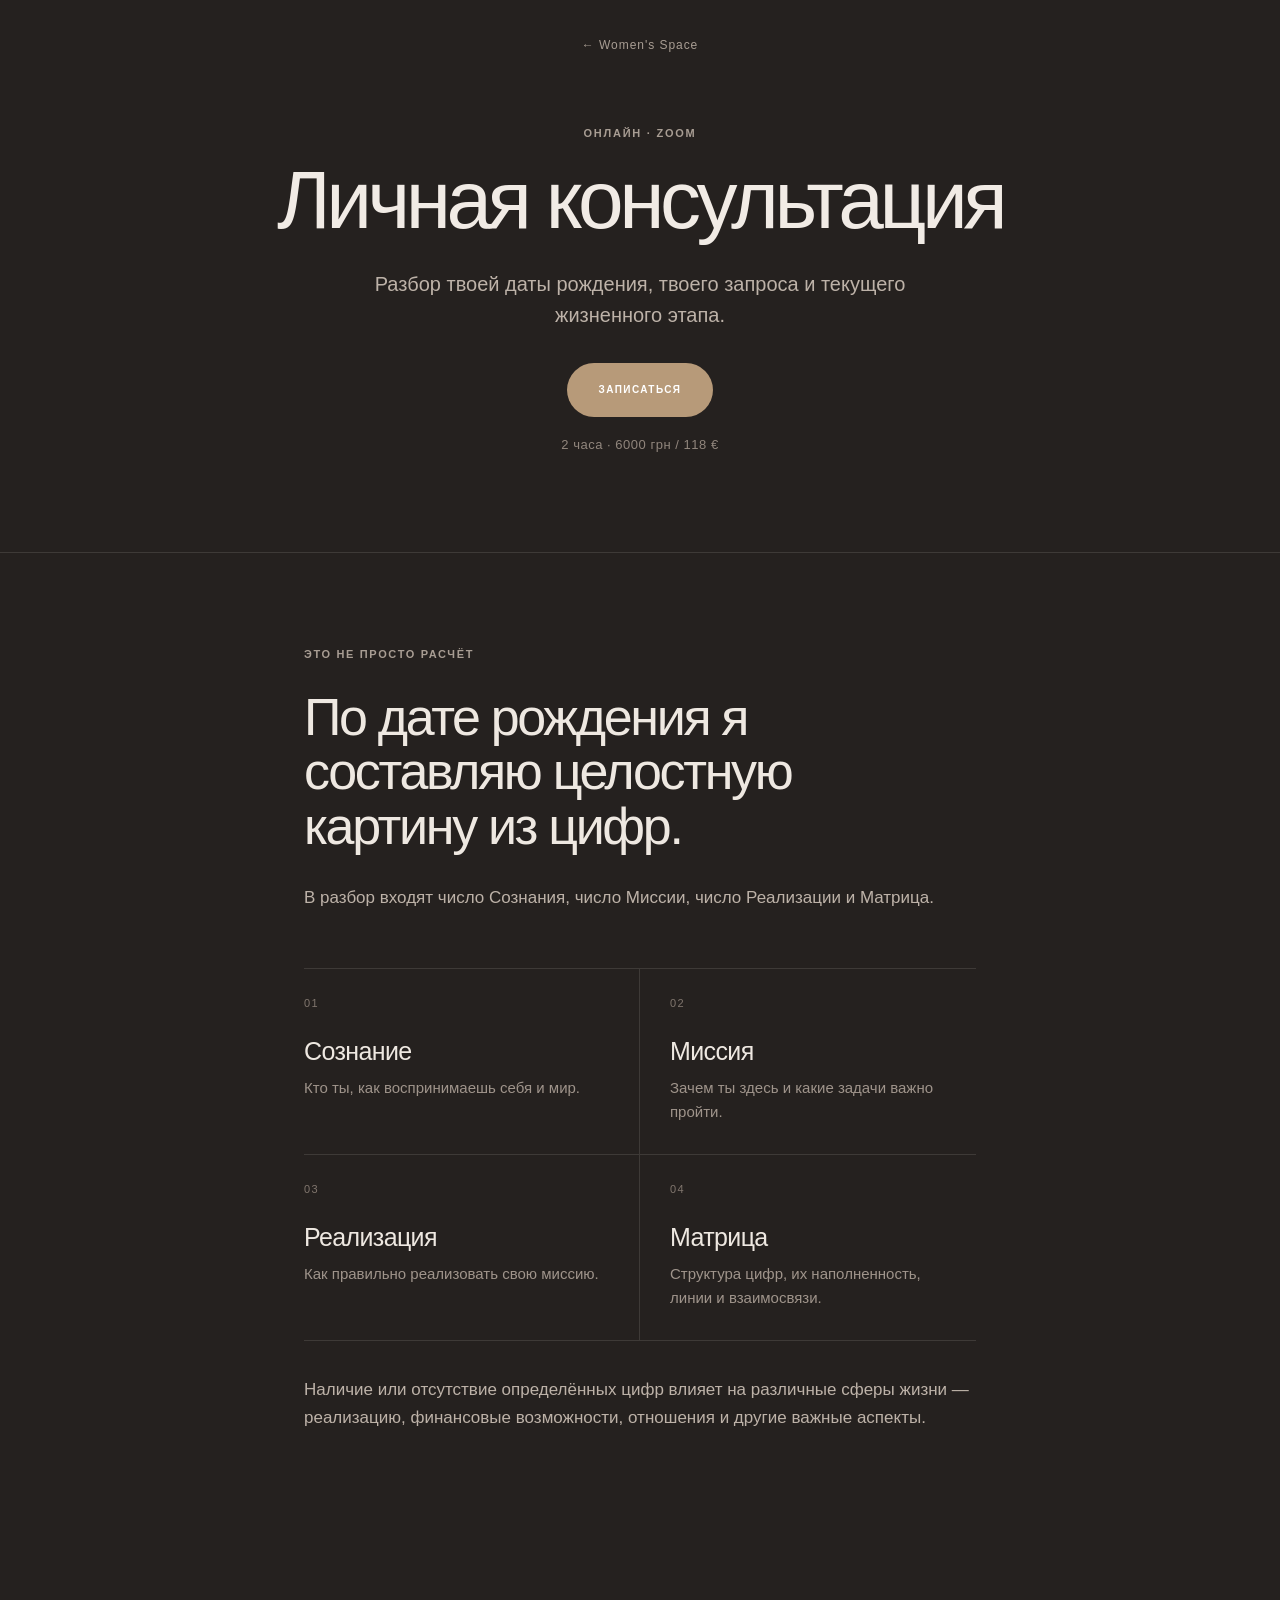
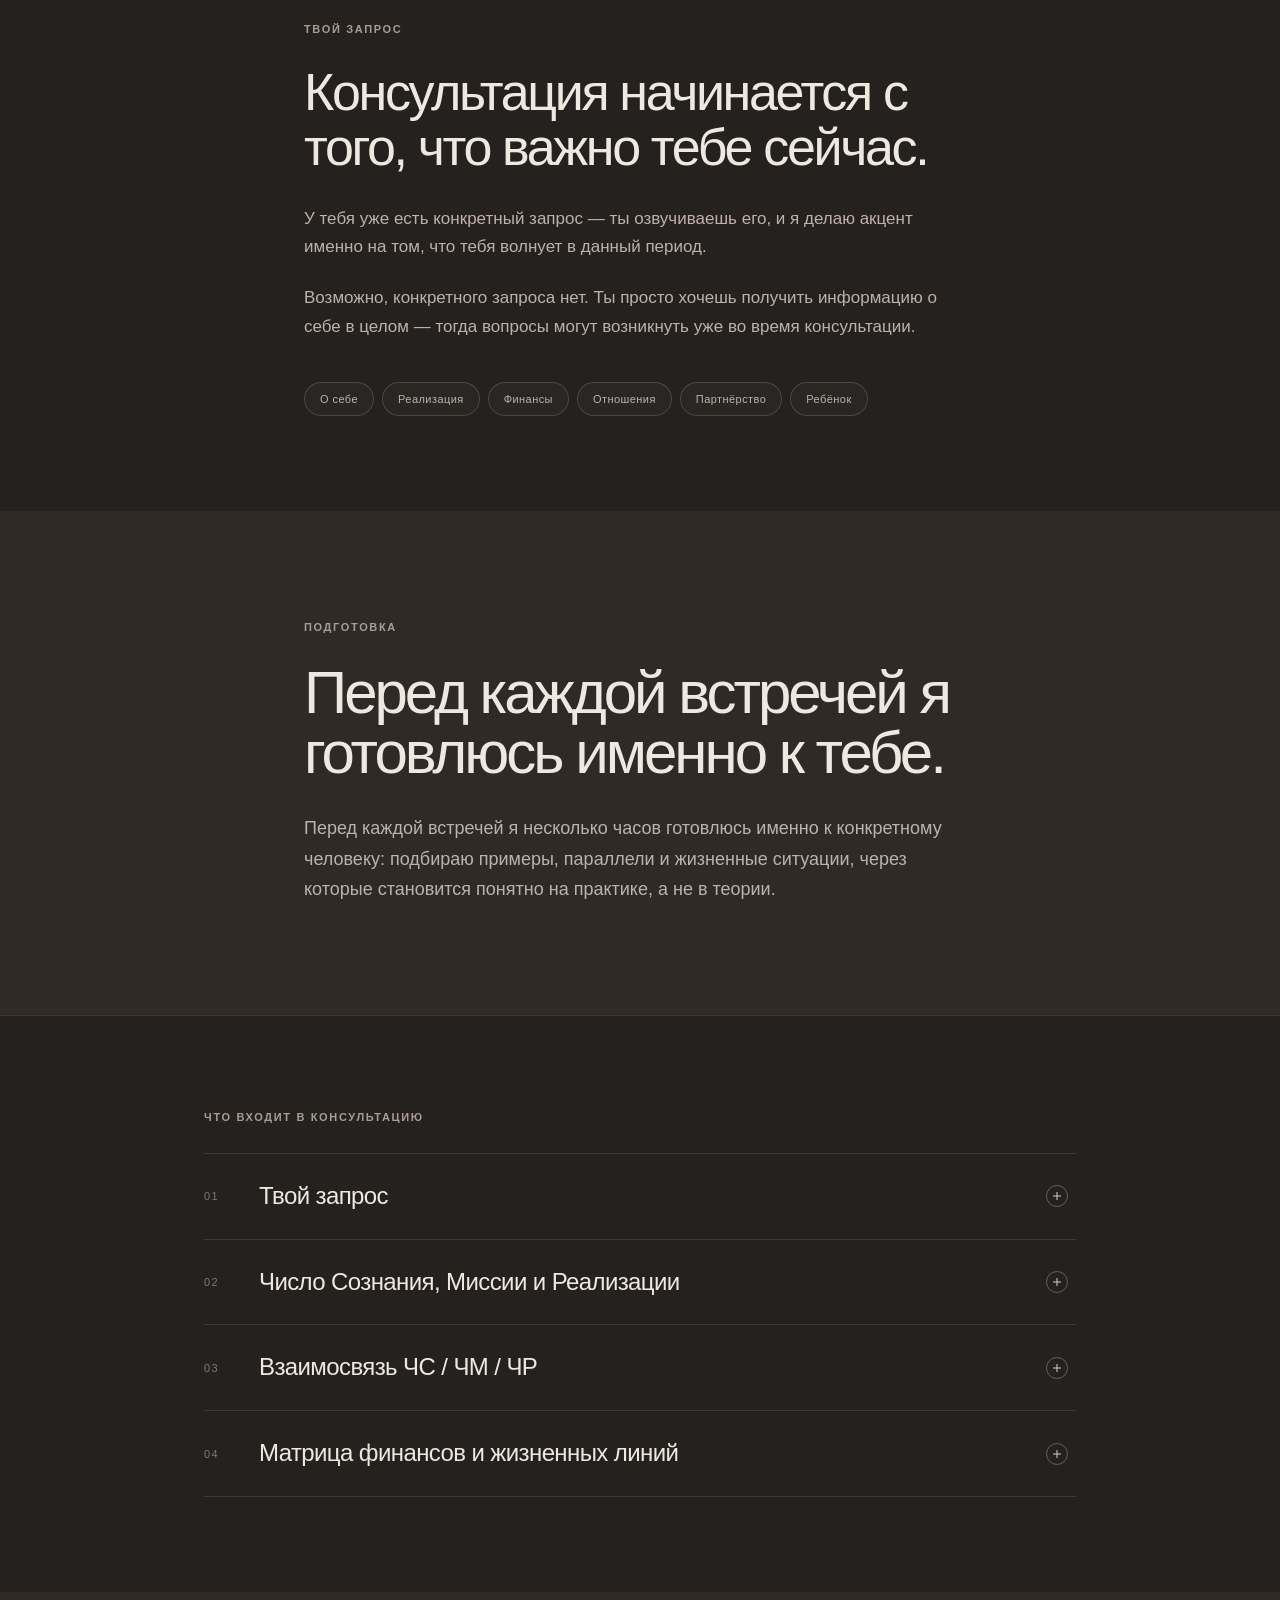
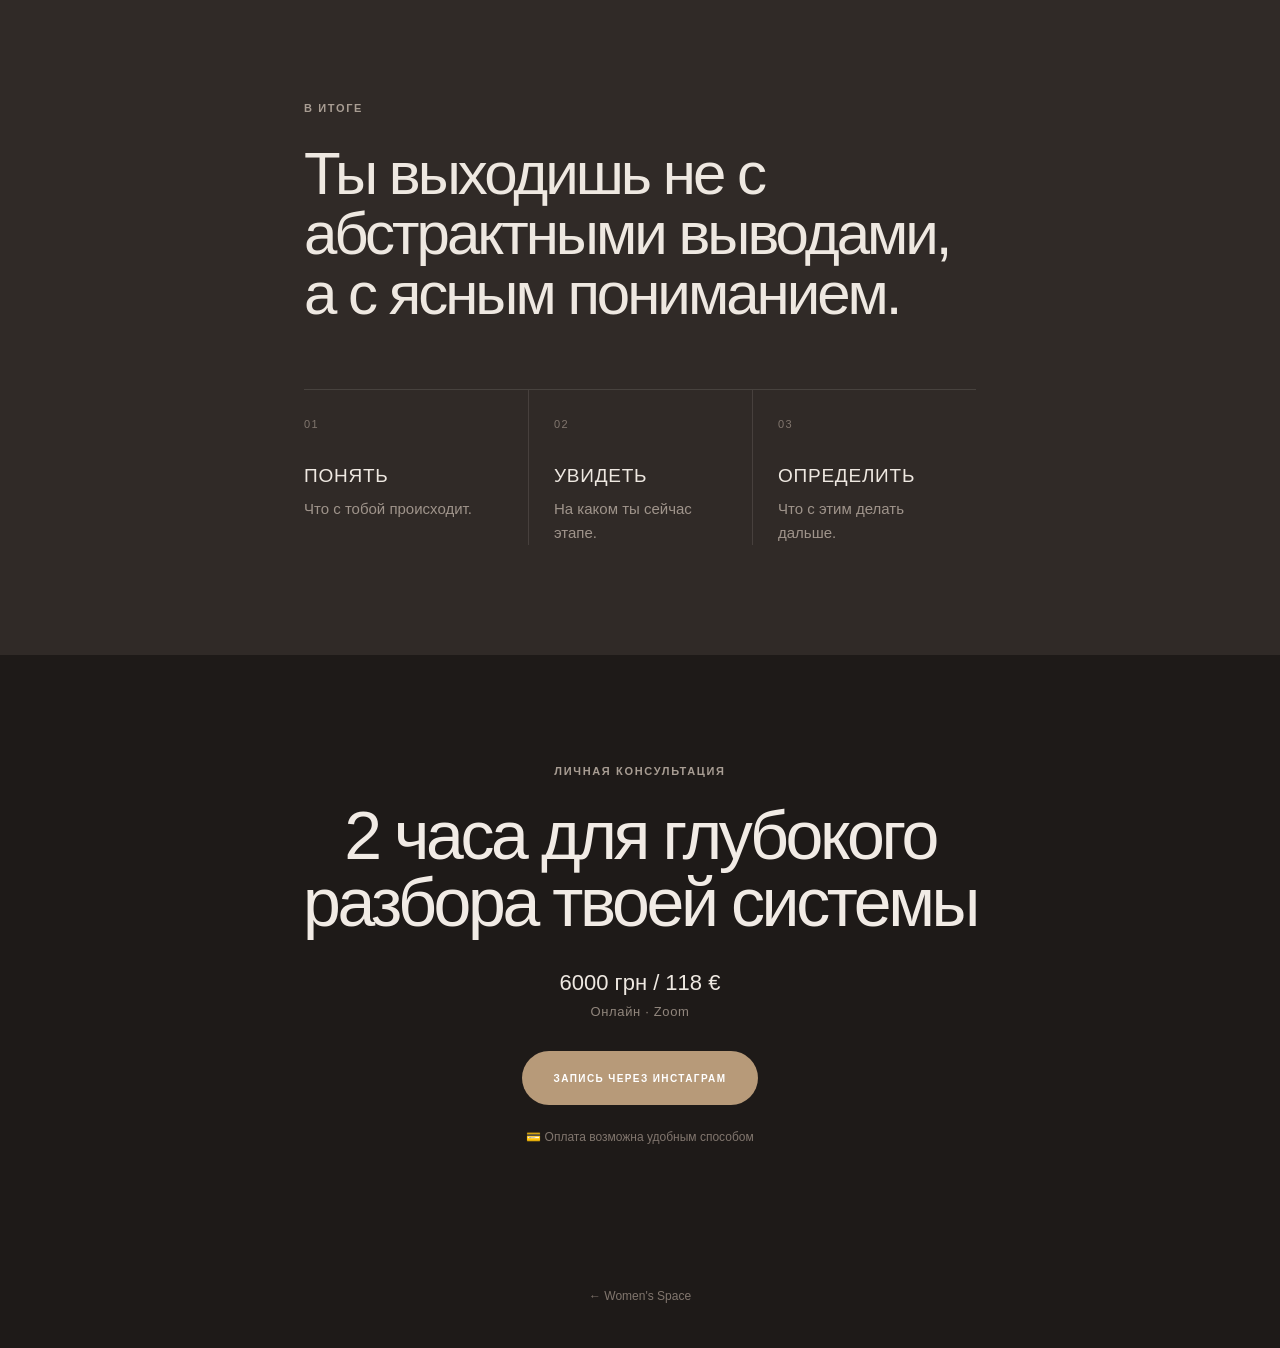
==== pages/consultation.html @ 03d70735 "добавляет стр консультации" ====
<!DOCTYPE html>
<html lang="ru">

<head>

	<meta charset="UTF-8">

	<meta name="viewport" content="width=device-width, initial-scale=1.0">

	<title>Личная консультация — Women's Space</title>

	<meta name="description"
		content="Личная консультация по цифровой психологии — персональный разбор даты рождения, жизненного этапа и конкретного запроса.">

	<link rel="icon" type="image/png" href="../images/favicon-ico.png">
	<link rel="stylesheet" href="../style-consultation.css">

</head>


<body>

	<main class="consultation-page">


		<!-- =========================================
		     HERO
		========================================== -->

		<header class="consultation-hero">

			<div class="consultation-container">

				<a href="../index.html" class="back-link">
					← Women's Space
				</a>

				<p class="consultation-label">
					ОНЛАЙН · ZOOM
				</p>

				<h1 class="consultation-title">
					Личная консультация
				</h1>

				<p class="consultation-intro">
					Разбор твоей даты рождения,
					твоего запроса и текущего жизненного этапа.
				</p>

				<a href="#booking" class="consultation-button">
					ЗАПИСАТЬСЯ
				</a>

				<p class="consultation-meta">
					2 часа · 6000 грн / 118 €
				</p>

			</div>

		</header>


		<!-- =========================================
		     NOT JUST CALCULATION
		========================================== -->

		<section class="consultation-section consultation-section--border">

			<div class="consultation-container consultation-narrow">

				<p class="section-label">
					ЭТО НЕ ПРОСТО РАСЧЁТ
				</p>

				<h2 class="section-title">
					По дате рождения я составляю
					целостную картину из цифр.
				</h2>

				<p class="section-text">
					В разбор входят число Сознания, число Миссии,
					число Реализации и Матрица.
				</p>

				<div class="numbers-grid">

					<div class="number-item">

						<span class="number-item__number">
							01
						</span>

						<h3>
							Сознание
						</h3>

						<p>
							Кто ты, как воспринимаешь
							себя и мир.
						</p>

					</div>


					<div class="number-item">

						<span class="number-item__number">
							02
						</span>

						<h3>
							Миссия
						</h3>

						<p>
							Зачем ты здесь
							и какие задачи важно пройти.
						</p>

					</div>


					<div class="number-item">

						<span class="number-item__number">
							03
						</span>

						<h3>
							Реализация
						</h3>

						<p>
							Как правильно реализовать
							свою миссию.
						</p>

					</div>


					<div class="number-item">

						<span class="number-item__number">
							04
						</span>

						<h3>
							Матрица
						</h3>

						<p>
							Структура цифр, их наполненность,
							линии и взаимосвязи.
						</p>

					</div>

				</div>

				<p class="section-text section-text--bottom">
					Наличие или отсутствие определённых цифр
					влияет на различные сферы жизни —
					реализацию, финансовые возможности,
					отношения и другие важные аспекты.
				</p>

			</div>

		</section>


		<!-- =========================================
		     YOUR REQUEST
		========================================== -->

		<section class="consultation-section">

			<div class="consultation-container consultation-narrow">

				<p class="section-label">
					ТВОЙ ЗАПРОС
				</p>

				<h2 class="section-title">
					Консультация начинается с того,
					что важно тебе сейчас.
				</h2>

				<p class="section-text">
					У тебя уже есть конкретный запрос —
					ты озвучиваешь его, и я делаю акцент
					именно на том, что тебя волнует
					в данный период.
				</p>

				<p class="section-text">
					Возможно, конкретного запроса нет.
					Ты просто хочешь получить информацию
					о себе в целом — тогда вопросы могут
					возникнуть уже во время консультации.
				</p>

				<div class="request-tags">

					<span>О себе</span>

					<span>Реализация</span>

					<span>Финансы</span>

					<span>Отношения</span>

					<span>Партнёрство</span>

					<span>Ребёнок</span>

				</div>

			</div>

		</section>


		<!-- =========================================
		     PREPARATION
		========================================== -->

		<section class="consultation-feature">

			<div class="consultation-container consultation-narrow">

				<p class="section-label">
					ПОДГОТОВКА
				</p>

				<h2 class="feature-title">
					Перед каждой встречей
					я готовлюсь именно к тебе.
				</h2>

				<p class="feature-text">
					Перед каждой встречей я несколько часов
					готовлюсь именно к конкретному человеку:
					подбираю примеры, параллели и жизненные
					ситуации, через которые становится понятно
					на практике, а не в теории.
				</p>

			</div>

		</section>


		<!-- =========================================
		     WHAT IS INCLUDED
		========================================== -->

		<section class="consultation-section consultation-section--border">

			<div class="consultation-container">

				<p class="section-label">
					ЧТО ВХОДИТ В КОНСУЛЬТАЦИЮ
				</p>


				<div class="consultation-topics">


					<!-- 01 -->

					<details class="consultation-topic">

						<summary class="consultation-topic__summary">

							<span class="consultation-topic__number">
								01
							</span>

							<span class="consultation-topic__title">
								Твой запрос
							</span>

							<span class="consultation-topic__icon"></span>

						</summary>

						<div class="consultation-topic__content">

							<p>
								О себе, реализации, финансах,
								отношениях с партнёром или ребёнком
								и других вопросах, которые актуальны
								для тебя сейчас.
							</p>

						</div>

					</details>


					<!-- 02 -->

					<details class="consultation-topic">

						<summary class="consultation-topic__summary">

							<span class="consultation-topic__number">
								02
							</span>

							<span class="consultation-topic__title">
								Число Сознания, Миссии и Реализации
							</span>

							<span class="consultation-topic__icon"></span>

						</summary>

						<div class="consultation-topic__content">

							<p>
								Разбираем три ключевых показателя
								и то, как они проявляются в твоей системе.
							</p>

							<ul>

								<li>
									слабые зоны, где энергия уходит «в минус»
								</li>

								<li>
									задачи, которые важно пройти
								</li>

								<li>
									внутренний конфликт между ЧС и ЧМ
								</li>

								<li>
									что усиливать в поведении
								</li>

								<li>
									что убирать
								</li>

							</ul>

						</div>

					</details>


					<!-- 03 -->

					<details class="consultation-topic">

						<summary class="consultation-topic__summary">

							<span class="consultation-topic__number">
								03
							</span>

							<span class="consultation-topic__title">
								Взаимосвязь ЧС / ЧМ / ЧР
							</span>

							<span class="consultation-topic__icon"></span>

						</summary>

						<div class="consultation-topic__content">

							<p>
								Здесь мы смотрим не на отдельные
								числа, а на их взаимодействие внутри
								твоей системы.
							</p>

							<ul>

								<li>
									как твои числа влияют друг на друга
								</li>

								<li>
									конфликтные связки
								</li>

								<li>
									как сбалансировать систему,
									если одно число «забирает власть»
								</li>

							</ul>

						</div>

					</details>


					<!-- 04 -->

					<details class="consultation-topic">

						<summary class="consultation-topic__summary">

							<span class="consultation-topic__number">
								04
							</span>

							<span class="consultation-topic__title">
								Матрица финансов и жизненных линий
							</span>

							<span class="consultation-topic__icon"></span>

						</summary>

						<div class="consultation-topic__content">

							<p>
								Разбираем финансовый потенциал,
								то, что можно усилить, и основные
								жизненные линии матрицы.
							</p>

							<ul>

								<li>
									линия финансовых возможностей
								</li>

								<li>
									линия эмоциональности
								</li>

								<li>
									линия ума
								</li>

								<li>
									линия цели
								</li>

								<li>
									линия внутренней гармонии и равновесия
								</li>

								<li>
									линия духовности
								</li>

								<li>
									линия интуиции
								</li>

								<li>
									линия реализации
								</li>

							</ul>

						</div>

					</details>


				</div>

			</div>

		</section>


		<!-- =========================================
		     RESULT
		========================================== -->

		<section class="consultation-result">

			<div class="consultation-container consultation-narrow">

				<p class="section-label">
					В ИТОГЕ
				</p>

				<h2 class="result-title">
					Ты выходишь не с абстрактными
					выводами, а с ясным пониманием.
				</h2>

				<div class="result-grid">

					<div class="result-item">

						<span>
							01
						</span>

						<h3>
							ПОНЯТЬ
						</h3>

						<p>
							Что с тобой происходит.
						</p>

					</div>


					<div class="result-item">

						<span>
							02
						</span>

						<h3>
							УВИДЕТЬ
						</h3>

						<p>
							На каком ты сейчас этапе.
						</p>

					</div>


					<div class="result-item">

						<span>
							03
						</span>

						<h3>
							ОПРЕДЕЛИТЬ
						</h3>

						<p>
							Что с этим делать дальше.
						</p>

					</div>

				</div>

			</div>

		</section>


		<!-- =========================================
		     BOOKING
		========================================== -->

		<section class="consultation-booking" id="booking">

			<div class="consultation-container">

				<p class="section-label">
					ЛИЧНАЯ КОНСУЛЬТАЦИЯ
				</p>

				<h2 class="booking-title">
					2 часа для глубокого
					разбора твоей системы
				</h2>

				<p class="booking-price">
					6000 грн / 118 €
				</p>

				<p class="booking-format">
					Онлайн · Zoom
				</p>

				<a href="https://www.instagram.com/womensritualspace?igsh=MW55NDF0cDBiNmIzaA=="
					class="consultation-button consultation-button--light" target="_blank" rel="noopener">
					ЗАПИСЬ ЧЕРЕЗ ИНСТАГРАМ
				</a>

				<p class="booking-payment">
					💳 Оплата возможна удобным способом
				</p>

			</div>

		</section>


		<!-- =========================================
		     FOOTER
		========================================== -->

		<footer class="consultation-footer">

			<a href="../index.html">
				← Women's Space
			</a>

		</footer>


	</main>

</body>

</html>
---- style-consultation.css ----
/* =========================================
   RESET
========================================= */

* {
  box-sizing: border-box;
  margin: 0;
  padding: 0;
}

html {
  scroll-behavior: smooth;
}

body {
  background: #25211f;
  color: #eee8e1;

  font-family: -apple-system, BlinkMacSystemFont, 'Segoe UI', sans-serif;

  -webkit-font-smoothing: antialiased;
}

a {
  color: inherit;
  text-decoration: none;
}

/* =========================================
   PAGE
========================================= */

.consultation-page {
  width: 100%;
  min-height: 100vh;
  overflow: hidden;

  background: #25211f;
}

/* =========================================
   CONTAINERS
========================================= */

.consultation-container {
  width: min(100%, 920px);
  margin: 0 auto;

  padding-left: 24px;
  padding-right: 24px;
}

.consultation-narrow {
  width: min(100%, 720px);
}

/* =========================================
   HERO
========================================= */

.consultation-hero {
  padding: 35px 0 100px;

  text-align: center;

  background: #25211f;
}

.back-link {
  display: inline-block;

  margin-bottom: 75px;

  font-size: 12px;
  letter-spacing: 0.08em;

  color: #a89d93;

  transition: opacity 0.25s ease;
}

.back-link:hover {
  opacity: 0.5;
}

.consultation-label {
  margin-bottom: 22px;

  font-size: 11px;
  font-weight: 600;
  letter-spacing: 0.16em;

  color: #a89d93;
}

.consultation-title {
  max-width: 850px;
  margin: 0 auto;

  font-size: clamp(48px, 7vw, 82px);
  line-height: 0.95;

  font-weight: 400;

  letter-spacing: -0.055em;

  color: #f1ebe5;
}

.consultation-intro {
  max-width: 600px;

  margin: 30px auto 0;

  font-size: 20px;
  line-height: 1.55;

  color: #bdb2a8;
}

.consultation-meta {
  margin-top: 20px;

  font-size: 13px;
  letter-spacing: 0.04em;

  color: #91867d;
}

/* =========================================
   BUTTON
========================================= */

.consultation-button {
  display: inline-flex;

  align-items: center;
  justify-content: center;

  min-height: 54px;

  margin-top: 32px;

  padding: 0 32px;

  border-radius: 999px;

  background: #b79a79;

  color: #fff;

  font-size: 10px;
  font-weight: 600;

  letter-spacing: 0.14em;

  transition:
    background 0.3s ease,
    transform 0.3s ease,
    box-shadow 0.3s ease;
}

.consultation-button:hover {
  background: #d0b28e;

  color: #25211f;

  transform: translateY(-2px);

  box-shadow: 0 10px 28px rgba(0, 0, 0, 0.28);
}

/* =========================================
   SECTIONS
========================================= */

.consultation-section {
  padding: 95px 0;

  background: #25211f;
}

.consultation-section--border {
  border-top: 1px solid rgba(238, 232, 225, 0.12);
}

.section-label {
  margin-bottom: 30px;

  font-size: 11px;
  font-weight: 600;

  letter-spacing: 0.15em;

  color: #a89d93;
}

.section-title {
  max-width: 650px;

  margin-bottom: 30px;

  font-size: clamp(34px, 5vw, 52px);

  line-height: 1.05;

  font-weight: 400;

  letter-spacing: -0.045em;

  color: #eee8e1;
}

.section-text {
  max-width: 680px;

  margin-bottom: 22px;

  font-size: 17px;

  line-height: 1.7;

  color: #bdb2a8;
}

.section-text--bottom {
  margin-top: 35px;
  margin-bottom: 0;
}

/* =========================================
   NUMBERS
========================================= */

.numbers-grid {
  display: grid;

  grid-template-columns: repeat(2, 1fr);

  margin-top: 55px;

  border-top: 1px solid rgba(238, 232, 225, 0.12);
}

.number-item {
  padding: 28px 30px 30px 0;

  border-bottom: 1px solid rgba(238, 232, 225, 0.12);
}

.number-item:nth-child(odd) {
  border-right: 1px solid rgba(238, 232, 225, 0.12);
}

.number-item:nth-child(even) {
  padding-left: 30px;
}

.number-item__number {
  display: block;

  margin-bottom: 28px;

  font-size: 11px;

  letter-spacing: 0.12em;

  color: #81766e;
}

.number-item h3 {
  margin-bottom: 10px;

  font-size: 25px;

  font-weight: 400;

  letter-spacing: -0.025em;

  color: #eee8e1;
}

.number-item p {
  font-size: 15px;

  line-height: 1.6;

  color: #9f948b;
}

/* =========================================
   REQUEST
========================================= */

.request-tags {
  display: flex;

  flex-wrap: wrap;

  gap: 8px;

  margin-top: 40px;
}

.request-tags span {
  padding: 10px 15px;

  border: 1px solid rgba(238, 232, 225, 0.16);

  border-radius: 999px;

  font-size: 11px;

  letter-spacing: 0.04em;

  color: #bdb2a8;

  background: rgba(255, 255, 255, 0.025);
}

/* =========================================
   FEATURE
========================================= */

.consultation-feature {
  padding: 110px 0;

  background: #302a27;
}

.feature-title {
  max-width: 650px;

  margin-bottom: 30px;

  font-size: clamp(38px, 5.5vw, 60px);

  line-height: 1;

  font-weight: 400;

  letter-spacing: -0.05em;

  color: #eee8e1;
}

.feature-text {
  max-width: 650px;

  font-size: 18px;

  line-height: 1.7;

  color: #bdb2a8;
}

/* =========================================
   ACCORDION
========================================= */

.consultation-topics {
  border-top: 1px solid rgba(238, 232, 225, 0.12);
}

.consultation-topic {
  border-bottom: 1px solid rgba(238, 232, 225, 0.12);
}

.consultation-topic__summary {
  display: grid;

  grid-template-columns: 55px 1fr 30px;

  align-items: center;

  padding: 28px 0;

  cursor: pointer;

  list-style: none;
}

.consultation-topic__summary::-webkit-details-marker {
  display: none;
}

.consultation-topic__number {
  font-size: 11px;

  letter-spacing: 0.12em;

  color: #81766e;
}

.consultation-topic__title {
  padding-right: 20px;

  font-size: 24px;

  line-height: 1.2;

  font-weight: 400;

  letter-spacing: -0.025em;

  color: #eee8e1;
}

.consultation-topic__icon {
  position: relative;

  width: 22px;
  height: 22px;

  border: 1px solid rgba(238, 232, 225, 0.3);

  border-radius: 50%;
}

.consultation-topic__icon::before,
.consultation-topic__icon::after {
  content: '';

  position: absolute;

  top: 50%;
  left: 50%;

  width: 8px;
  height: 1px;

  background: #d7cdc4;

  transform: translate(-50%, -50%);
}

.consultation-topic__icon::after {
  transform: translate(-50%, -50%) rotate(90deg);

  transition: transform 0.3s ease;
}

.consultation-topic[open] .consultation-topic__icon::after {
  transform: translate(-50%, -50%) rotate(0deg);
}

.consultation-topic__content {
  max-width: 680px;

  padding: 0 55px 30px;

  font-size: 16px;

  line-height: 1.7;

  color: #bdb2a8;
}

.consultation-topic__content p {
  margin-bottom: 18px;
}

.consultation-topic__content ul {
  padding-left: 18px;
}

.consultation-topic__content li {
  margin-bottom: 8px;
}

/* =========================================
   RESULT
========================================= */

.consultation-result {
  padding: 110px 0;

  background: #302a27;
}

.result-title {
  max-width: 700px;

  margin-bottom: 65px;

  font-size: clamp(38px, 5.5vw, 60px);

  line-height: 1;

  font-weight: 400;

  letter-spacing: -0.05em;

  color: #eee8e1;
}

.result-grid {
  display: grid;

  grid-template-columns: repeat(3, 1fr);

  border-top: 1px solid rgba(238, 232, 225, 0.12);
}

.result-item {
  padding: 28px 25px 0 0;
}

.result-item + .result-item {
  padding-left: 25px;

  border-left: 1px solid rgba(238, 232, 225, 0.12);
}

.result-item span {
  display: block;

  margin-bottom: 35px;

  font-size: 11px;

  letter-spacing: 0.12em;

  color: #81766e;
}

.result-item h3 {
  margin-bottom: 10px;

  font-size: 19px;

  font-weight: 500;

  letter-spacing: 0.04em;

  color: #eee8e1;
}

.result-item p {
  font-size: 15px;

  line-height: 1.6;

  color: #9f948b;
}

/* =========================================
   BOOKING
========================================= */

.consultation-booking {
  padding: 110px 0;

  text-align: center;

  background: #1e1a18;
}

.consultation-booking .section-label {
  margin-bottom: 25px;
}

.booking-title {
  max-width: 700px;

  margin: 0 auto;

  font-size: clamp(40px, 6vw, 68px);

  line-height: 0.98;

  font-weight: 400;

  letter-spacing: -0.05em;

  color: #f1ebe5;
}

.booking-price {
  margin-top: 35px;

  font-size: 22px;

  color: #eee8e1;
}

.booking-format {
  margin-top: 8px;

  font-size: 13px;

  letter-spacing: 0.05em;

  color: #91867d;
}

.consultation-button--light {
  background: #b79a79;
}

.booking-payment {
  margin-top: 25px;

  font-size: 12px;

  color: #81766e;
}

/* =========================================
   FOOTER
========================================= */

.consultation-footer {
  padding: 35px 20px 45px;

  text-align: center;

  font-size: 12px;

  color: #81766e;

  background: #1e1a18;
}

.consultation-footer a {
  transition: opacity 0.25s ease;
}

.consultation-footer a:hover {
  opacity: 0.5;
}

/* =========================================
   MOBILE
========================================= */

@media (max-width: 600px) {
  .consultation-container {
    padding-left: 16px;
    padding-right: 16px;
  }

  .consultation-hero {
    padding-top: 25px;
    padding-bottom: 75px;
  }

  .back-link {
    margin-bottom: 60px;
  }

  .consultation-title {
    font-size: clamp(44px, 13vw, 62px);
  }

  .consultation-intro {
    font-size: 18px;
  }

  .consultation-section {
    padding: 70px 0;
  }

  .section-title {
    font-size: 36px;
  }

  .section-text {
    font-size: 16px;
  }

  .numbers-grid {
    grid-template-columns: 1fr;

    margin-top: 40px;
  }

  .number-item,
  .number-item:nth-child(even),
  .number-item:nth-child(odd) {
    padding: 25px 0;

    border-right: none;
  }

  .number-item__number {
    margin-bottom: 20px;
  }

  .number-item h3 {
    font-size: 23px;
  }

  .request-tags {
    margin-top: 30px;
  }

  .consultation-feature {
    padding: 75px 0;
  }

  .feature-title {
    font-size: 40px;
  }

  .feature-text {
    font-size: 16px;
  }

  .consultation-topic__summary {
    grid-template-columns: 40px 1fr 26px;

    padding: 23px 0;
  }

  .consultation-topic__title {
    font-size: 20px;
  }

  .consultation-topic__content {
    padding: 0 40px 25px;

    font-size: 15px;
  }

  .consultation-result {
    padding: 75px 0;
  }

  .result-title {
    font-size: 40px;

    margin-bottom: 45px;
  }

  .result-grid {
    grid-template-columns: 1fr;
  }

  .result-item,
  .result-item + .result-item {
    padding: 25px 0;

    border-left: none;

    border-bottom: 1px solid rgba(238, 232, 225, 0.12);
  }

  .result-item:last-child {
    border-bottom: none;
  }

  .result-item span {
    margin-bottom: 20px;
  }

  .consultation-booking {
    padding: 80px 0;
  }

  .booking-title {
    font-size: 42px;
  }

  .consultation-button {
    width: 100%;
    max-width: 330px;
  }
}
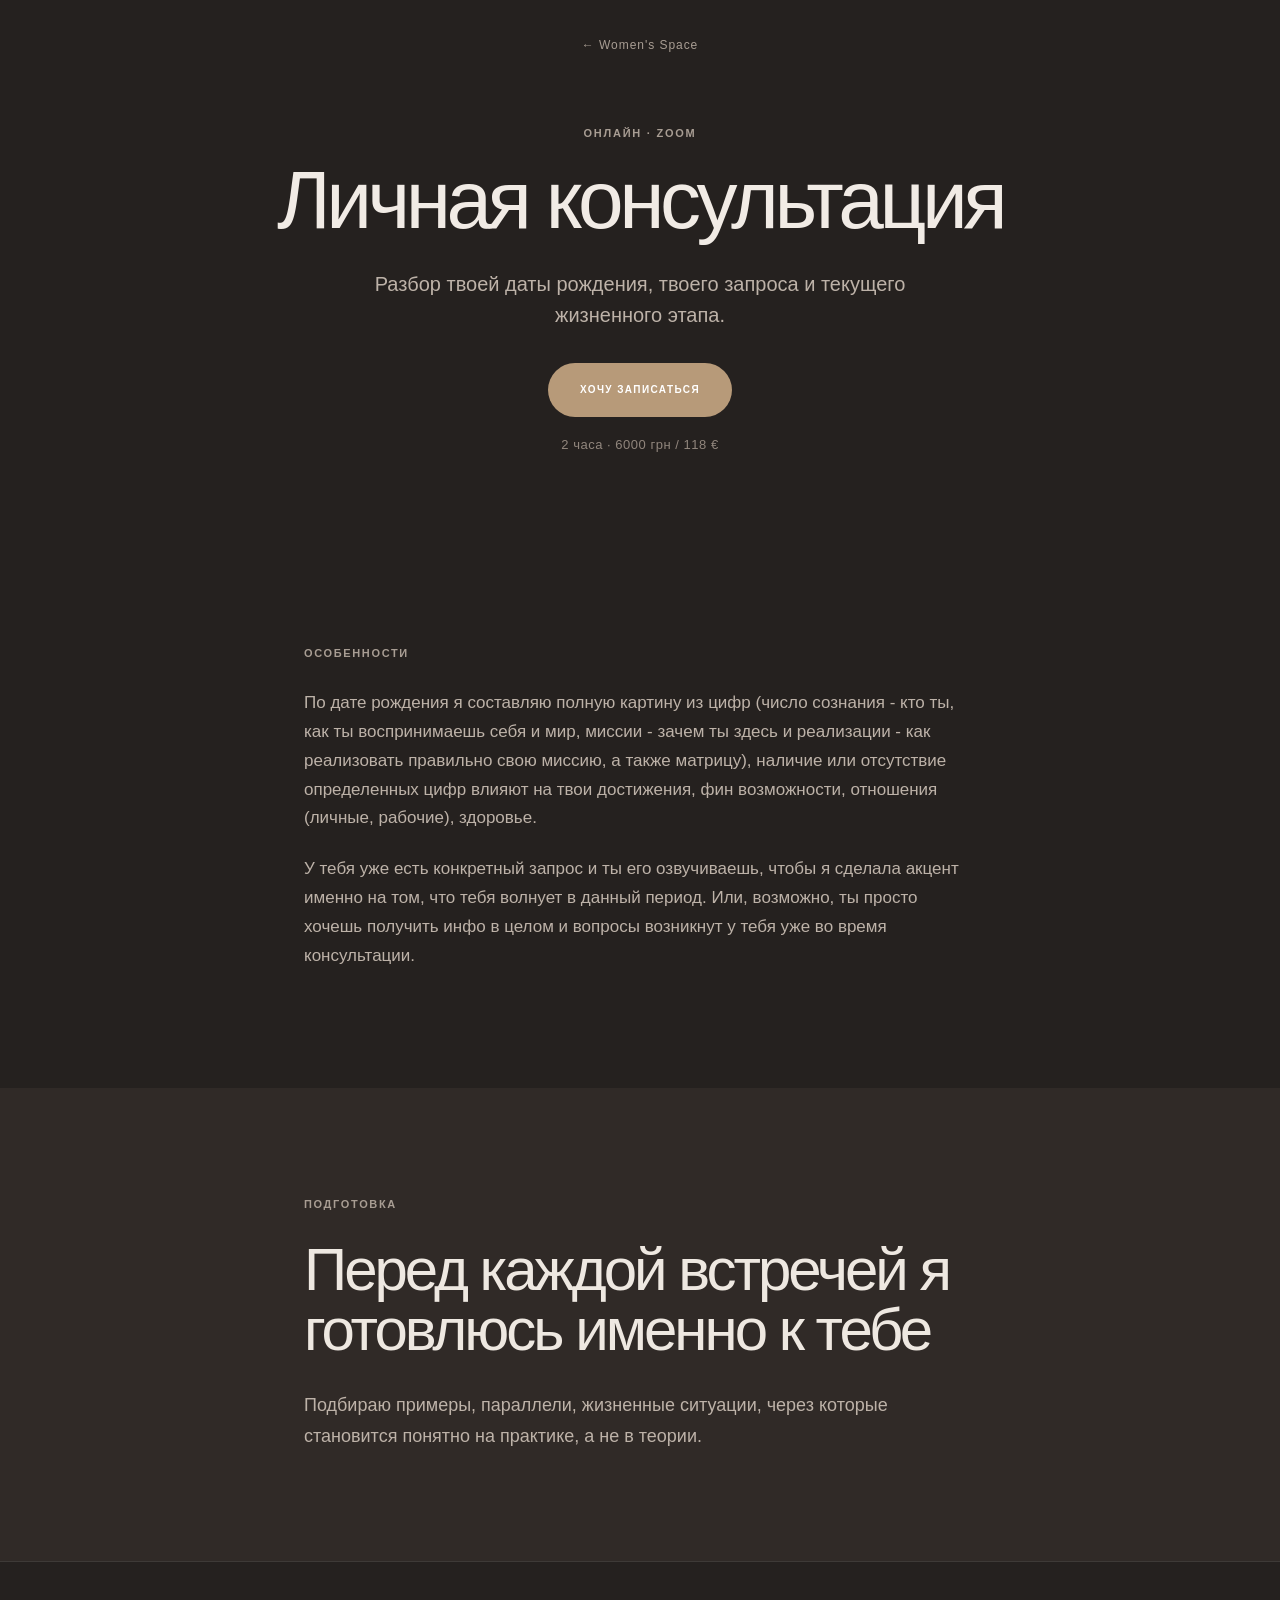
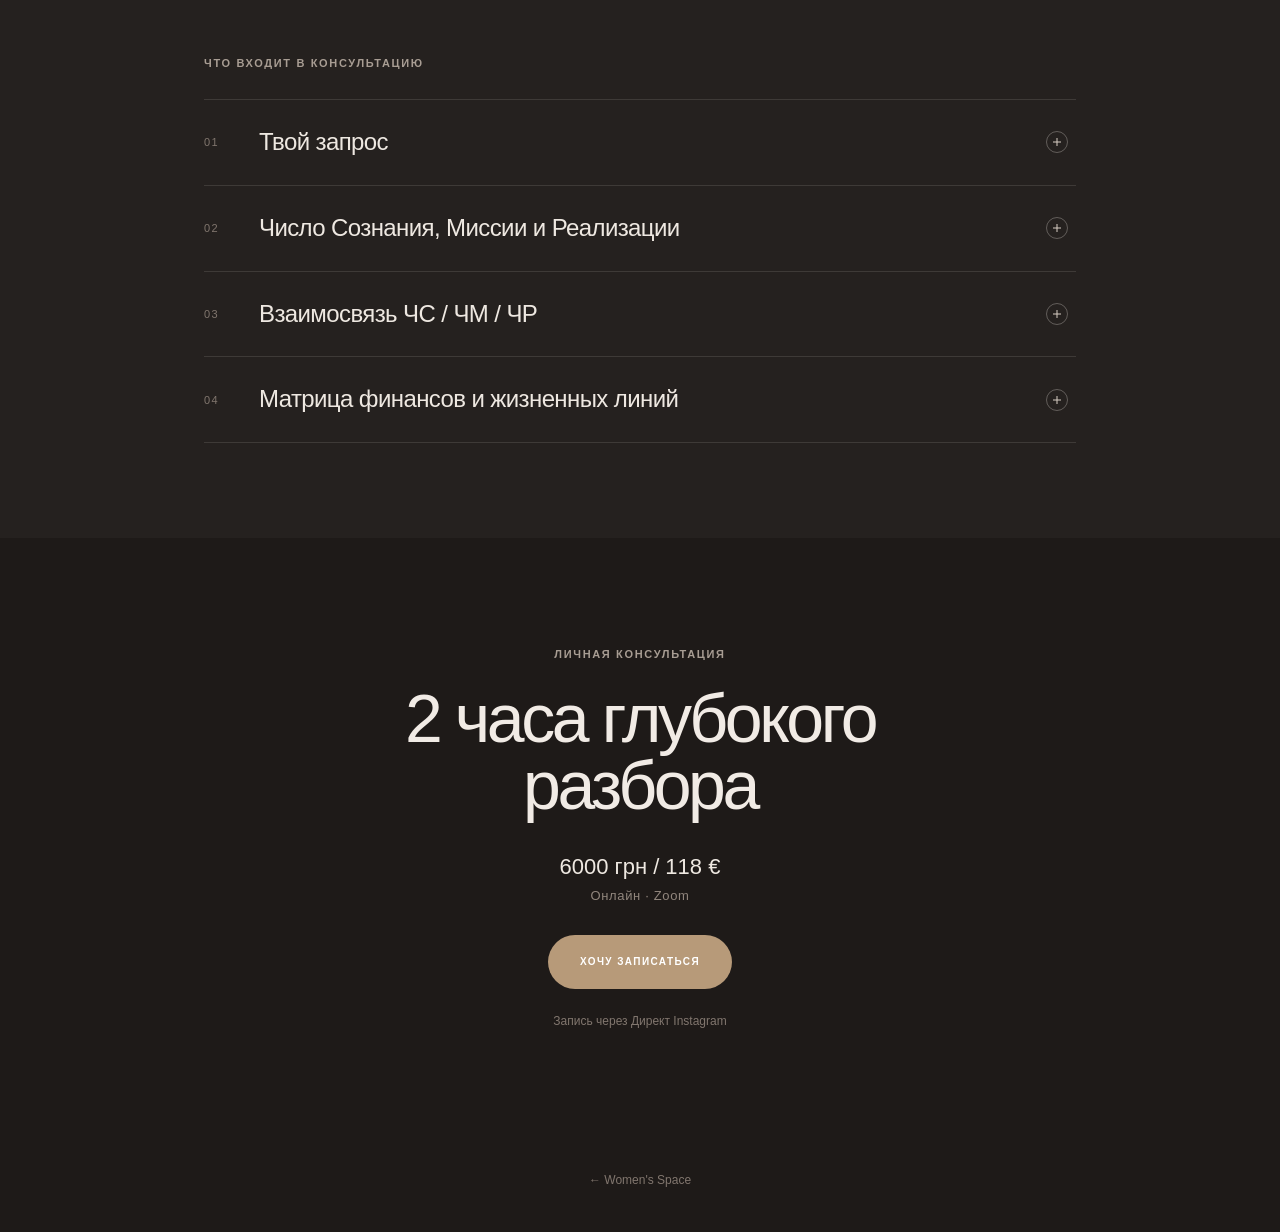
==== commit 32a88e02: "добавляет страницу консультации и фиксирует" ====
--- a/pages/consultation.html
+++ b/pages/consultation.html
@@ -48,8 +48,9 @@
 					твоего запроса и текущего жизненного этапа.
 				</p>
 
-				<a href="#booking" class="consultation-button">
-					ЗАПИСАТЬСЯ
+				<a href="https://www.instagram.com/womensritualspace?igsh=MW55NDF0cDBiNmIzaA==" class="consultation-button"
+					target="_blank" rel="noopener">
+					ХОЧУ ЗАПИСАТЬСЯ
 				</a>
 
 				<p class="consultation-meta">
@@ -62,160 +63,30 @@
 
 
 		<!-- =========================================
-		     NOT JUST CALCULATION
-		========================================== -->
-
-		<section class="consultation-section consultation-section--border">
+		     YOUR REQUEST
+		========================================== -->
+
+		<section class="consultation-section">
 
 			<div class="consultation-container consultation-narrow">
 
 				<p class="section-label">
-					ЭТО НЕ ПРОСТО РАСЧЁТ
-				</p>
-
-				<h2 class="section-title">
-					По дате рождения я составляю
-					целостную картину из цифр.
-				</h2>
+					ОСОБЕННОСТИ
+				</p>
 
 				<p class="section-text">
-					В разбор входят число Сознания, число Миссии,
-					число Реализации и Матрица.
-				</p>
-
-				<div class="numbers-grid">
-
-					<div class="number-item">
-
-						<span class="number-item__number">
-							01
-						</span>
-
-						<h3>
-							Сознание
-						</h3>
-
-						<p>
-							Кто ты, как воспринимаешь
-							себя и мир.
-						</p>
-
-					</div>
-
-
-					<div class="number-item">
-
-						<span class="number-item__number">
-							02
-						</span>
-
-						<h3>
-							Миссия
-						</h3>
-
-						<p>
-							Зачем ты здесь
-							и какие задачи важно пройти.
-						</p>
-
-					</div>
-
-
-					<div class="number-item">
-
-						<span class="number-item__number">
-							03
-						</span>
-
-						<h3>
-							Реализация
-						</h3>
-
-						<p>
-							Как правильно реализовать
-							свою миссию.
-						</p>
-
-					</div>
-
-
-					<div class="number-item">
-
-						<span class="number-item__number">
-							04
-						</span>
-
-						<h3>
-							Матрица
-						</h3>
-
-						<p>
-							Структура цифр, их наполненность,
-							линии и взаимосвязи.
-						</p>
-
-					</div>
-
-				</div>
-
-				<p class="section-text section-text--bottom">
-					Наличие или отсутствие определённых цифр
-					влияет на различные сферы жизни —
-					реализацию, финансовые возможности,
-					отношения и другие важные аспекты.
-				</p>
-
-			</div>
-
-		</section>
-
-
-		<!-- =========================================
-		     YOUR REQUEST
-		========================================== -->
-
-		<section class="consultation-section">
-
-			<div class="consultation-container consultation-narrow">
-
-				<p class="section-label">
-					ТВОЙ ЗАПРОС
-				</p>
-
-				<h2 class="section-title">
-					Консультация начинается с того,
-					что важно тебе сейчас.
-				</h2>
+					По дате рождения я составляю полную картину из цифр (число сознания - кто ты, как ты воспринимаешь себя и мир,
+					миссии - зачем ты здесь и реализации - как реализовать правильно свою миссию, а также матрицу), наличие или
+					отсутствие определенных цифр влияют на твои достижения, фин возможности, отношения (личные, рабочие),
+					здоровье.
+				</p>
 
 				<p class="section-text">
-					У тебя уже есть конкретный запрос —
-					ты озвучиваешь его, и я делаю акцент
-					именно на том, что тебя волнует
-					в данный период.
-				</p>
-
-				<p class="section-text">
-					Возможно, конкретного запроса нет.
-					Ты просто хочешь получить информацию
-					о себе в целом — тогда вопросы могут
-					возникнуть уже во время консультации.
-				</p>
-
-				<div class="request-tags">
-
-					<span>О себе</span>
-
-					<span>Реализация</span>
-
-					<span>Финансы</span>
-
-					<span>Отношения</span>
-
-					<span>Партнёрство</span>
-
-					<span>Ребёнок</span>
-
-				</div>
+					У тебя уже есть конкретный запрос и ты его озвучиваешь, чтобы я сделала акцент именно на том, что тебя волнует
+					в данный период. Или, возможно, ты просто хочешь получить инфо в целом и вопросы возникнут у тебя уже во время
+					консультации.
+
+				</p>
 
 			</div>
 
@@ -236,15 +107,12 @@
 
 				<h2 class="feature-title">
 					Перед каждой встречей
-					я готовлюсь именно к тебе.
+					я готовлюсь именно к тебе
 				</h2>
 
 				<p class="feature-text">
-					Перед каждой встречей я несколько часов
-					готовлюсь именно к конкретному человеку:
-					подбираю примеры, параллели и жизненные
-					ситуации, через которые становится понятно
-					на практике, а не в теории.
+					Подбираю примеры, параллели,
+					жизненные ситуации, через которые становится понятно на практике, а не в теории.
 				</p>
 
 			</div>
@@ -475,83 +343,6 @@
 
 		</section>
 
-
-		<!-- =========================================
-		     RESULT
-		========================================== -->
-
-		<section class="consultation-result">
-
-			<div class="consultation-container consultation-narrow">
-
-				<p class="section-label">
-					В ИТОГЕ
-				</p>
-
-				<h2 class="result-title">
-					Ты выходишь не с абстрактными
-					выводами, а с ясным пониманием.
-				</h2>
-
-				<div class="result-grid">
-
-					<div class="result-item">
-
-						<span>
-							01
-						</span>
-
-						<h3>
-							ПОНЯТЬ
-						</h3>
-
-						<p>
-							Что с тобой происходит.
-						</p>
-
-					</div>
-
-
-					<div class="result-item">
-
-						<span>
-							02
-						</span>
-
-						<h3>
-							УВИДЕТЬ
-						</h3>
-
-						<p>
-							На каком ты сейчас этапе.
-						</p>
-
-					</div>
-
-
-					<div class="result-item">
-
-						<span>
-							03
-						</span>
-
-						<h3>
-							ОПРЕДЕЛИТЬ
-						</h3>
-
-						<p>
-							Что с этим делать дальше.
-						</p>
-
-					</div>
-
-				</div>
-
-			</div>
-
-		</section>
-
-
 		<!-- =========================================
 		     BOOKING
 		========================================== -->
@@ -565,8 +356,8 @@
 				</p>
 
 				<h2 class="booking-title">
-					2 часа для глубокого
-					разбора твоей системы
+					2 часа глубокого
+					разбора
 				</h2>
 
 				<p class="booking-price">
@@ -579,11 +370,11 @@
 
 				<a href="https://www.instagram.com/womensritualspace?igsh=MW55NDF0cDBiNmIzaA=="
 					class="consultation-button consultation-button--light" target="_blank" rel="noopener">
-					ЗАПИСЬ ЧЕРЕЗ ИНСТАГРАМ
+					ХОЧУ ЗАПИСАТЬСЯ
+
 				</a>
-
 				<p class="booking-payment">
-					💳 Оплата возможна удобным способом
+					Запись через Директ Instagram
 				</p>
 
 			</div>
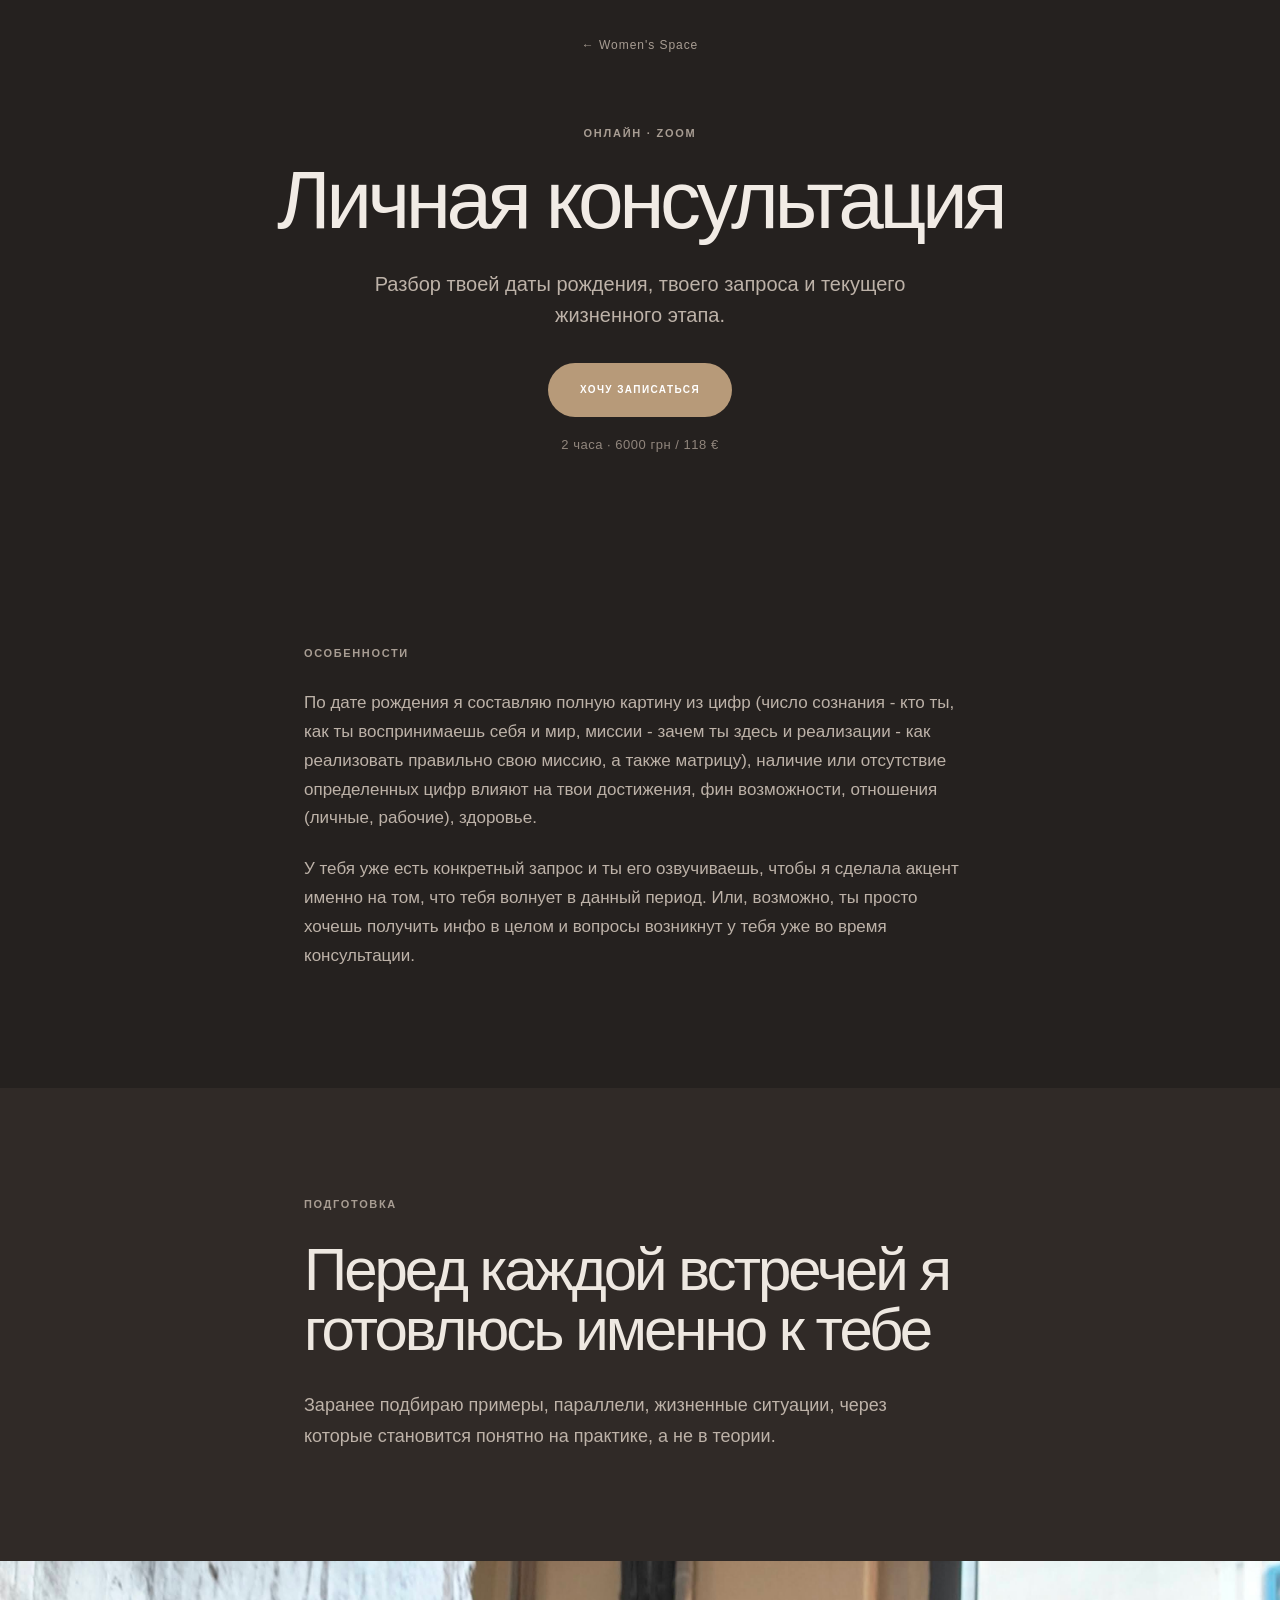
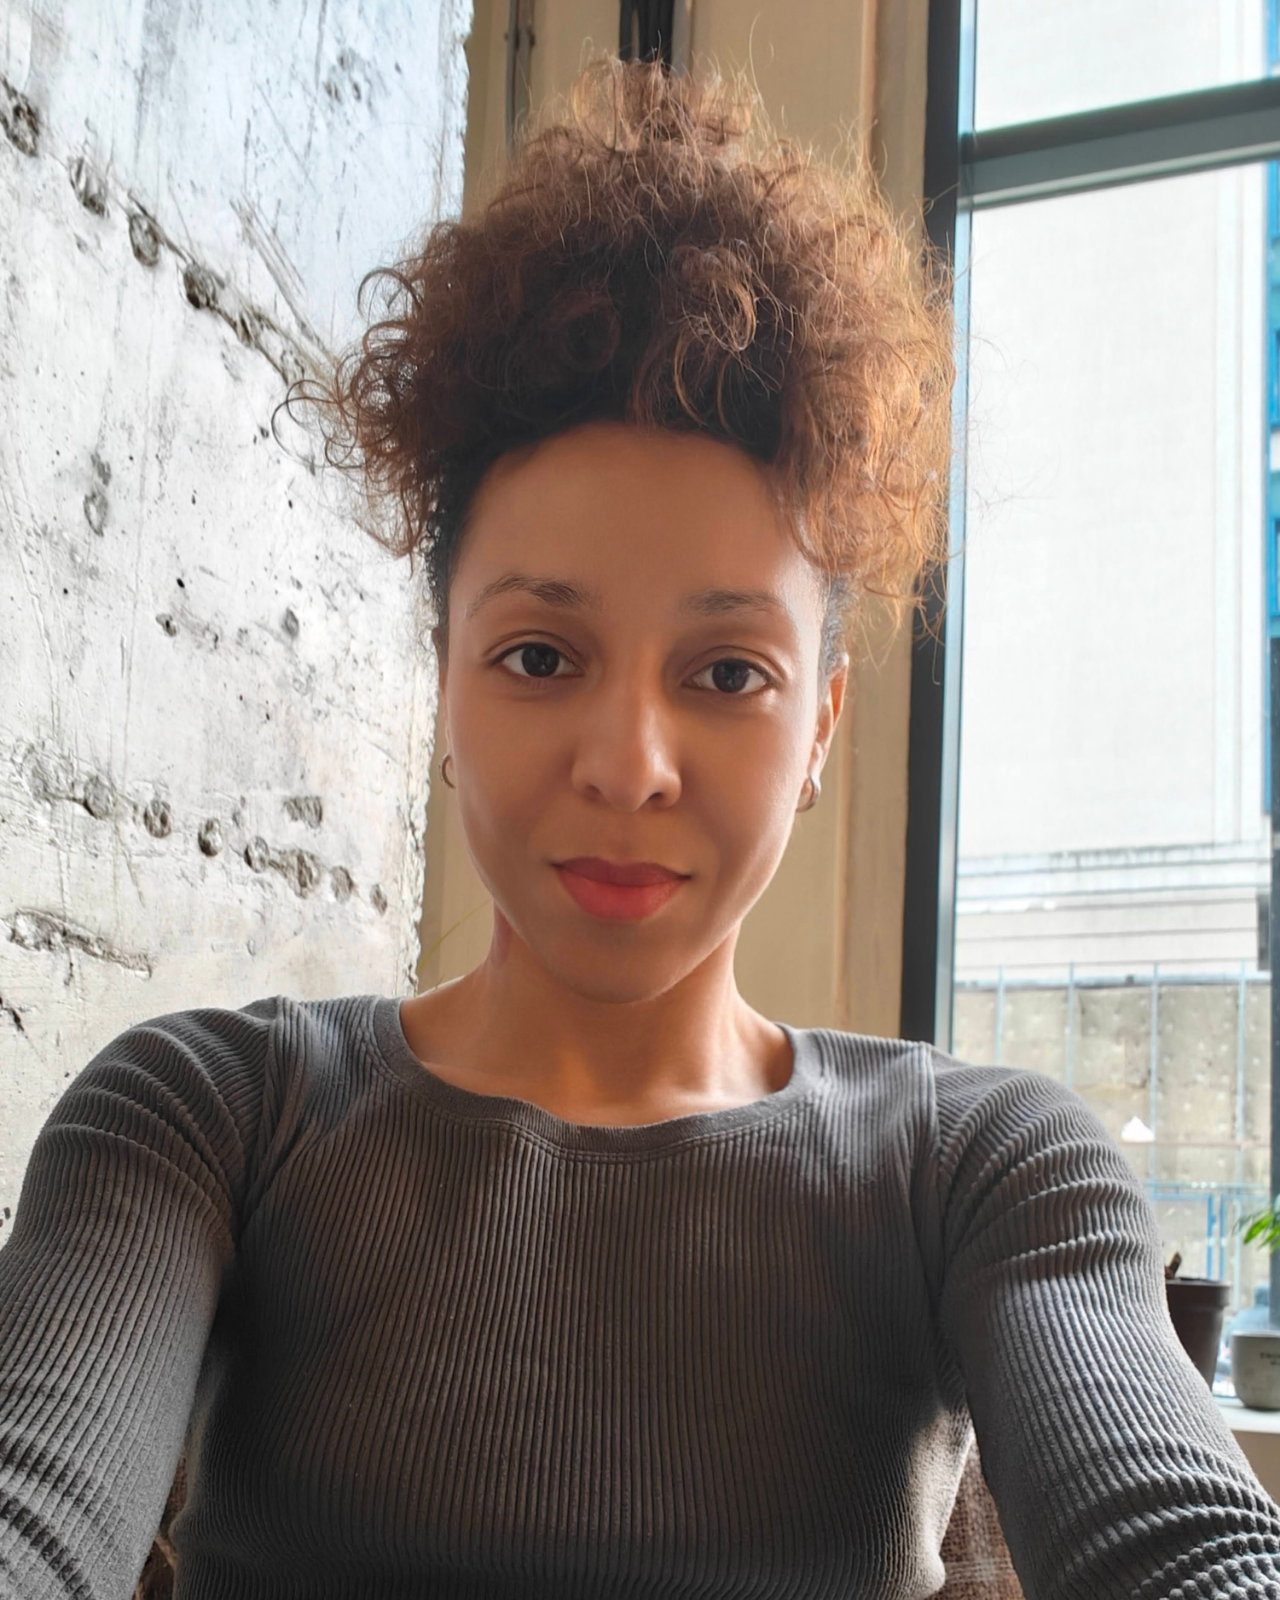
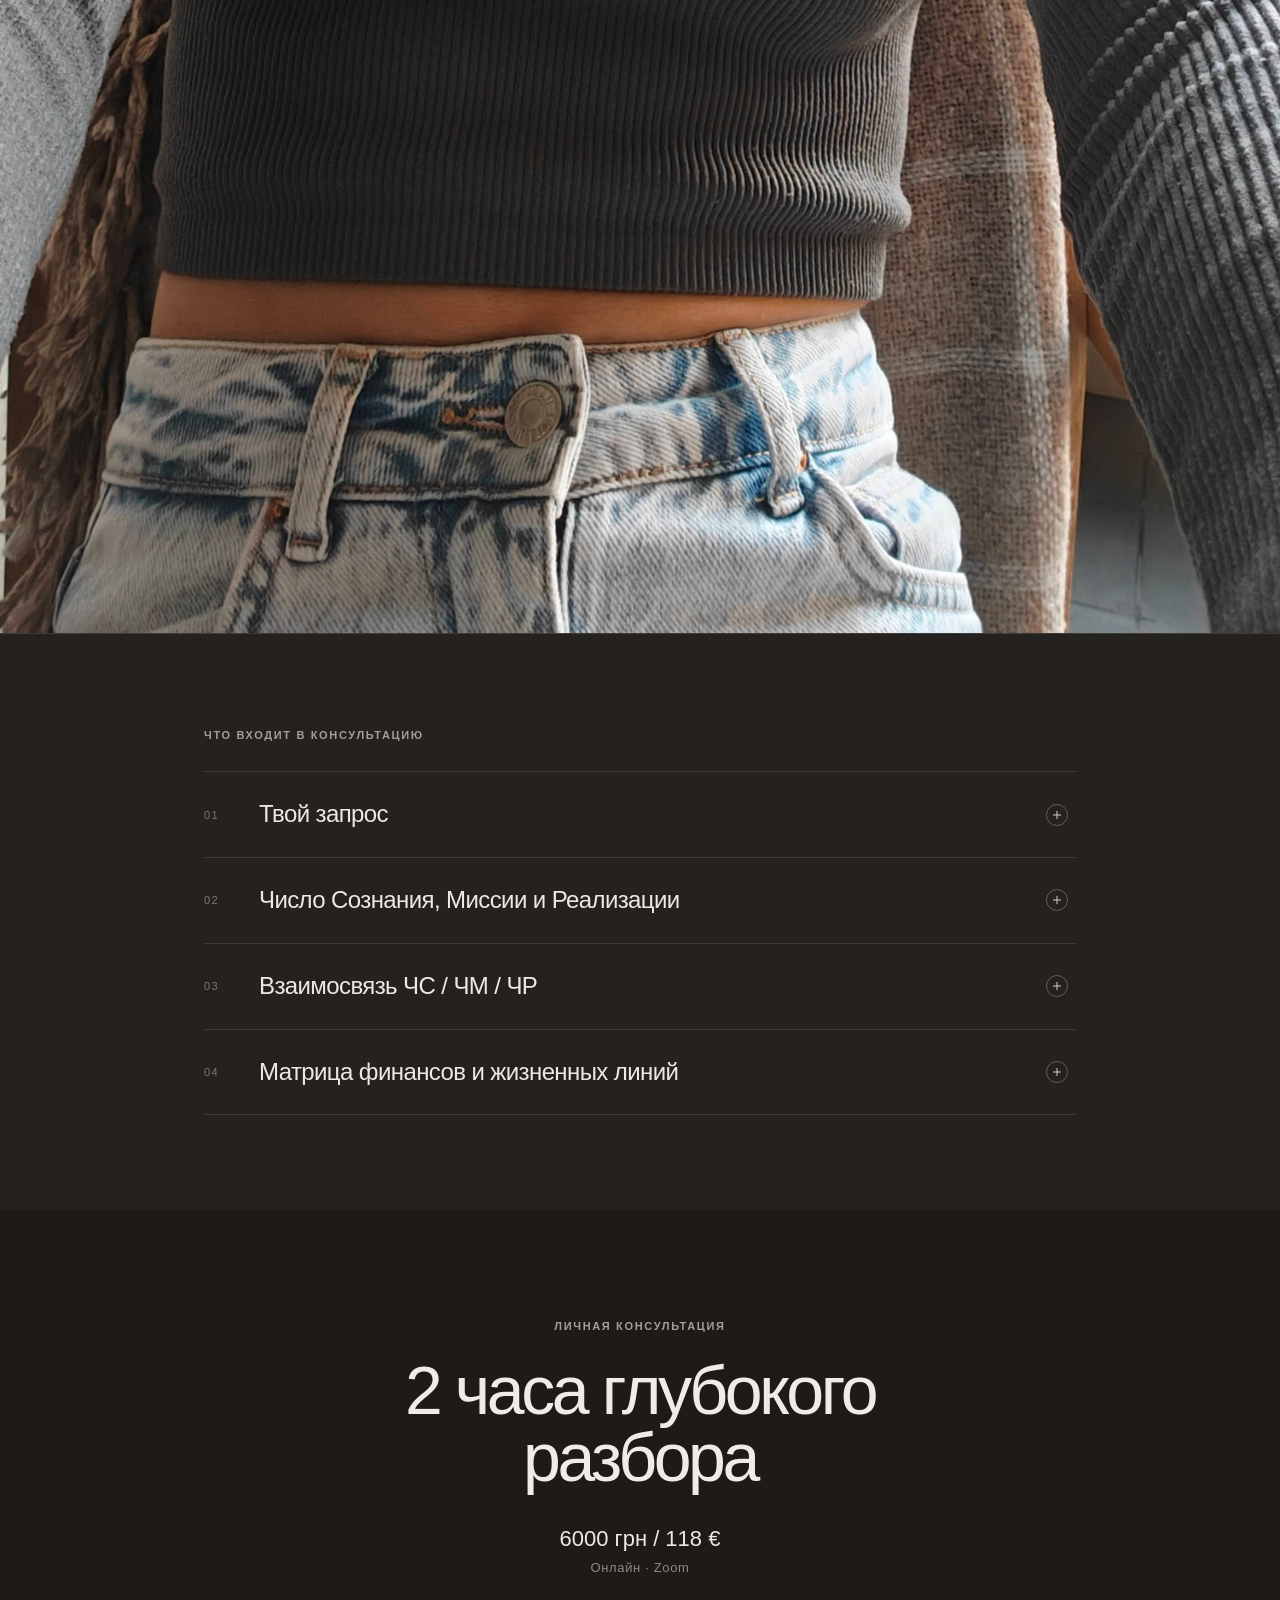
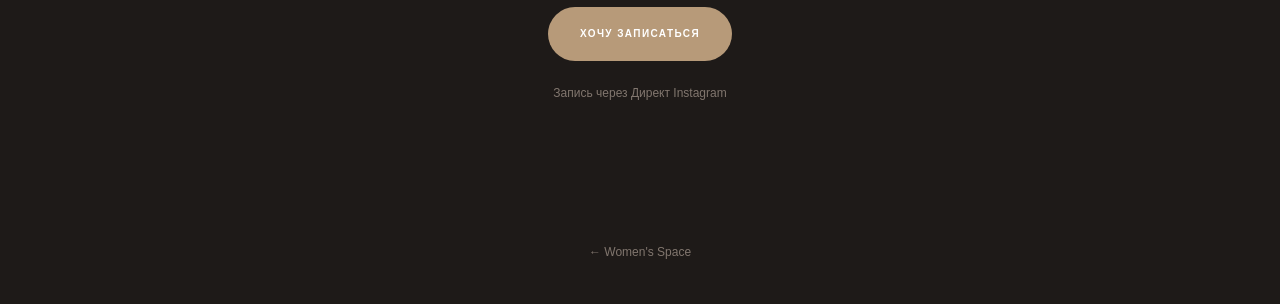
==== commit 8be43305: "добавляет фото" ====
--- a/pages/consultation.html
+++ b/pages/consultation.html
@@ -111,13 +111,24 @@
 				</h2>
 
 				<p class="feature-text">
-					Подбираю примеры, параллели,
+					Заранее подбираю примеры, параллели,
 					жизненные ситуации, через которые становится понятно на практике, а не в теории.
 				</p>
 
 			</div>
 
 		</section>
+
+		<!-- =========================================
+		    PHOTO
+		========================================== -->
+
+		<div class="product__image">
+
+						<img src="../images/consultation-selfie.jpg" alt="Консультация">
+
+					</div>
+
 
 
 		<!-- =========================================
--- a/style-consultation.css
+++ b/style-consultation.css
@@ -767,3 +767,28 @@
     max-width: 330px;
   }
 }
+
+.product__image {
+  position: relative;
+
+  width: 100%;
+
+  overflow: visible;
+
+  background: #ddd6cf;
+}
+
+.product__image img {
+  width: 100%;
+  height: auto;
+
+  display: block;
+
+  object-fit: contain;
+
+  transition: transform 0.7s cubic-bezier(0.2, 0.7, 0.2, 1);
+}
+
+.product:hover .product__image img {
+  transform: scale(1.015);
+}
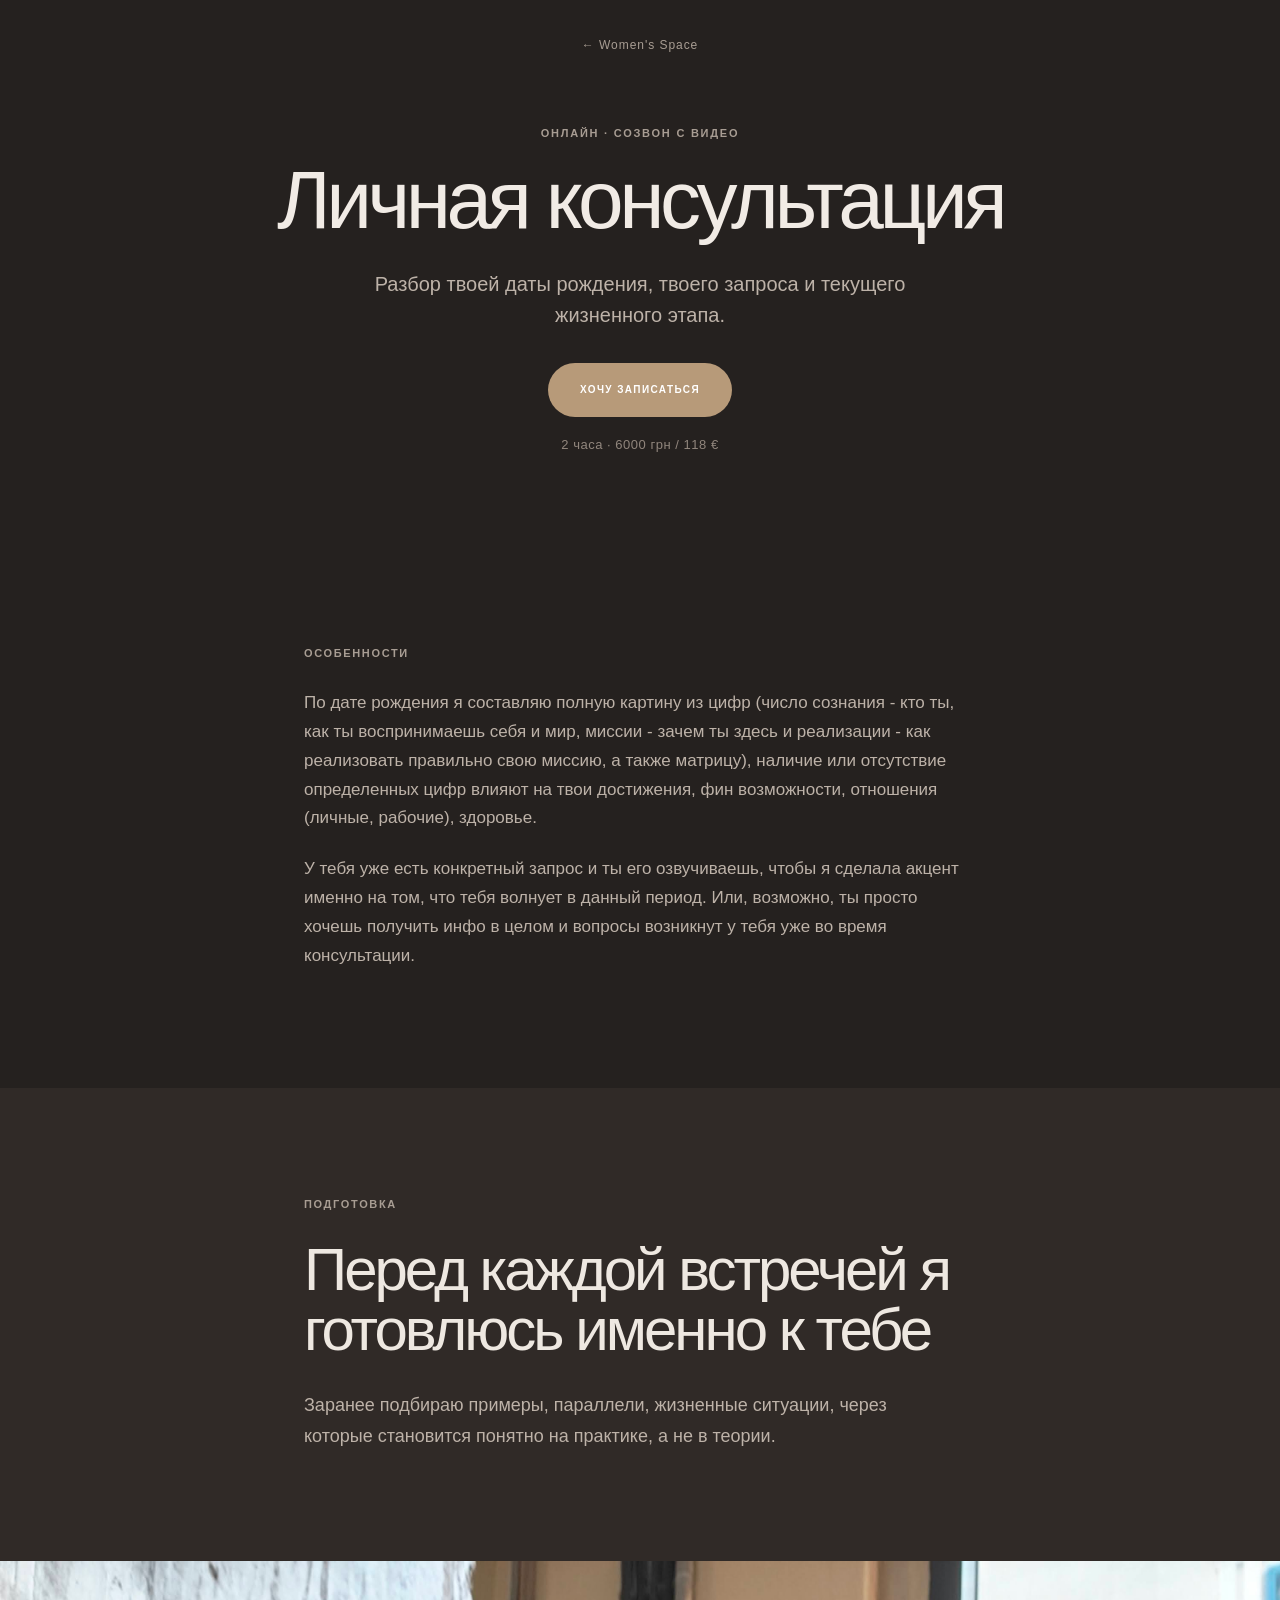
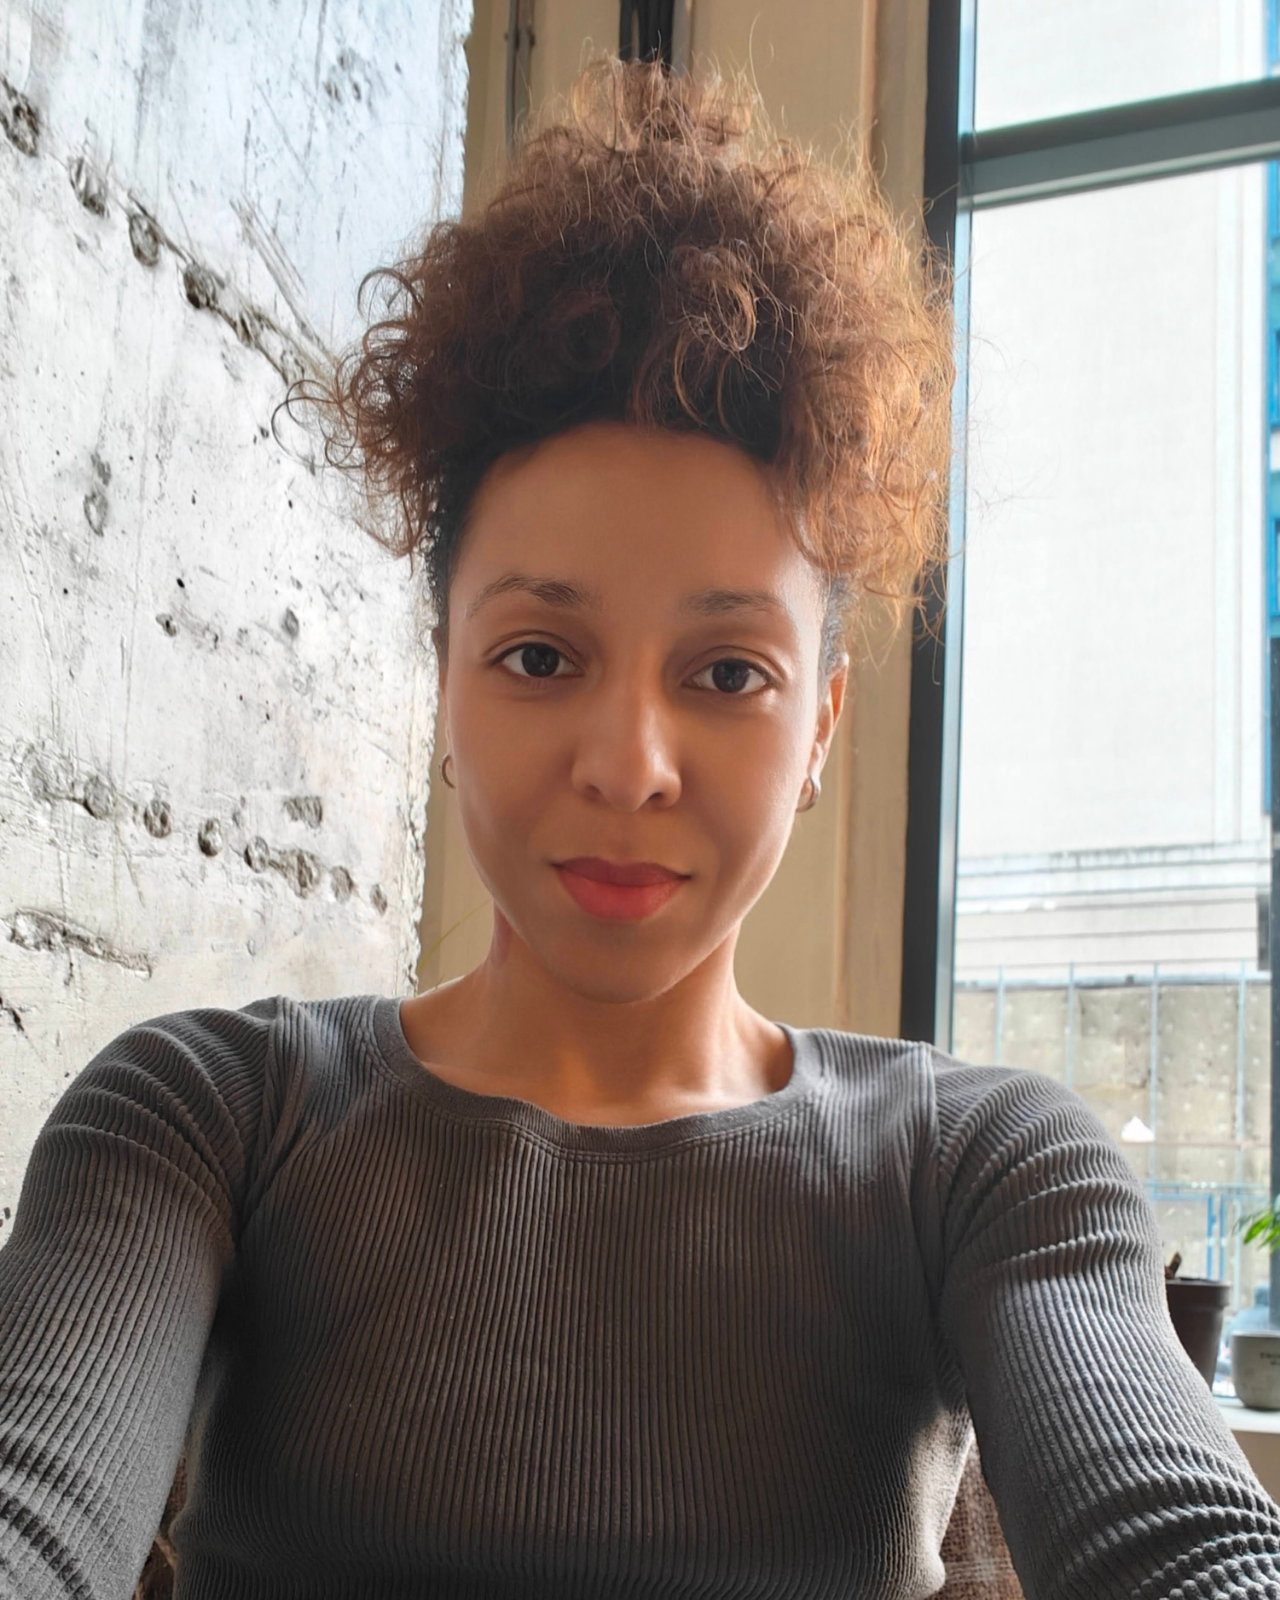
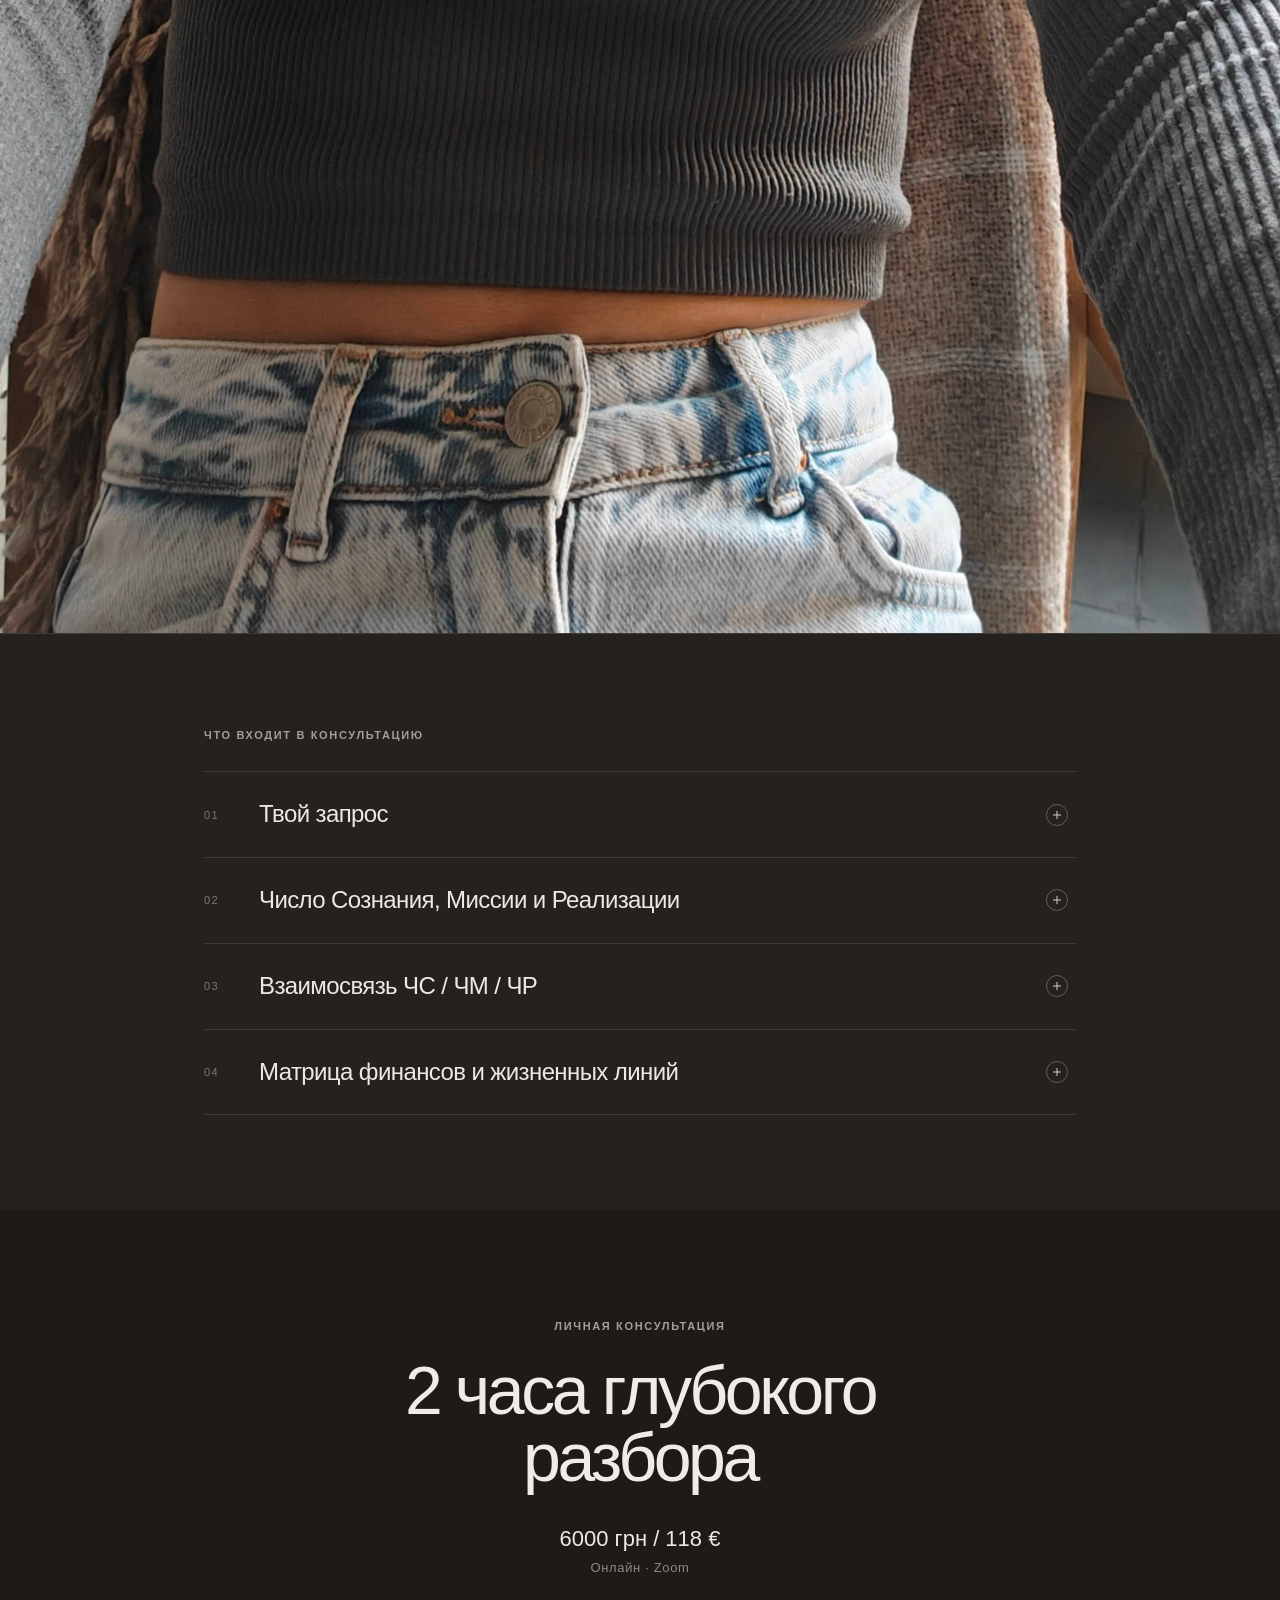
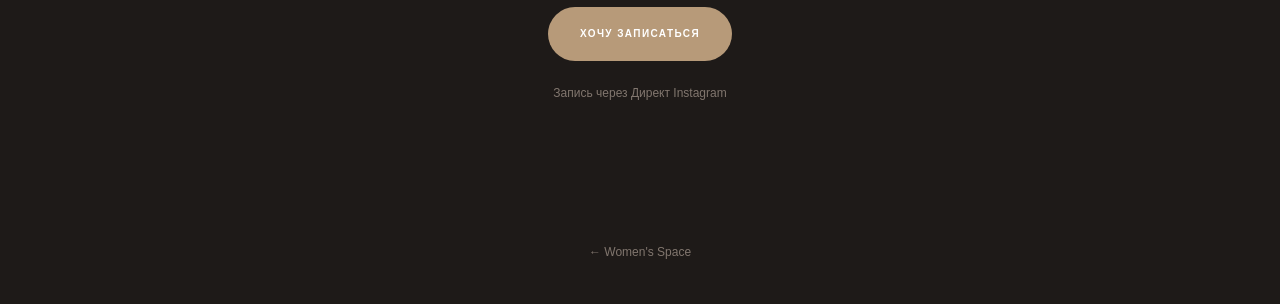
==== commit bacd73d5: "корректирует" ====
--- a/pages/consultation.html
+++ b/pages/consultation.html
@@ -36,7 +36,7 @@
 				</a>
 
 				<p class="consultation-label">
-					ОНЛАЙН · ZOOM
+					ОНЛАЙН · СОЗВОН С ВИДЕО
 				</p>
 
 				<h1 class="consultation-title">
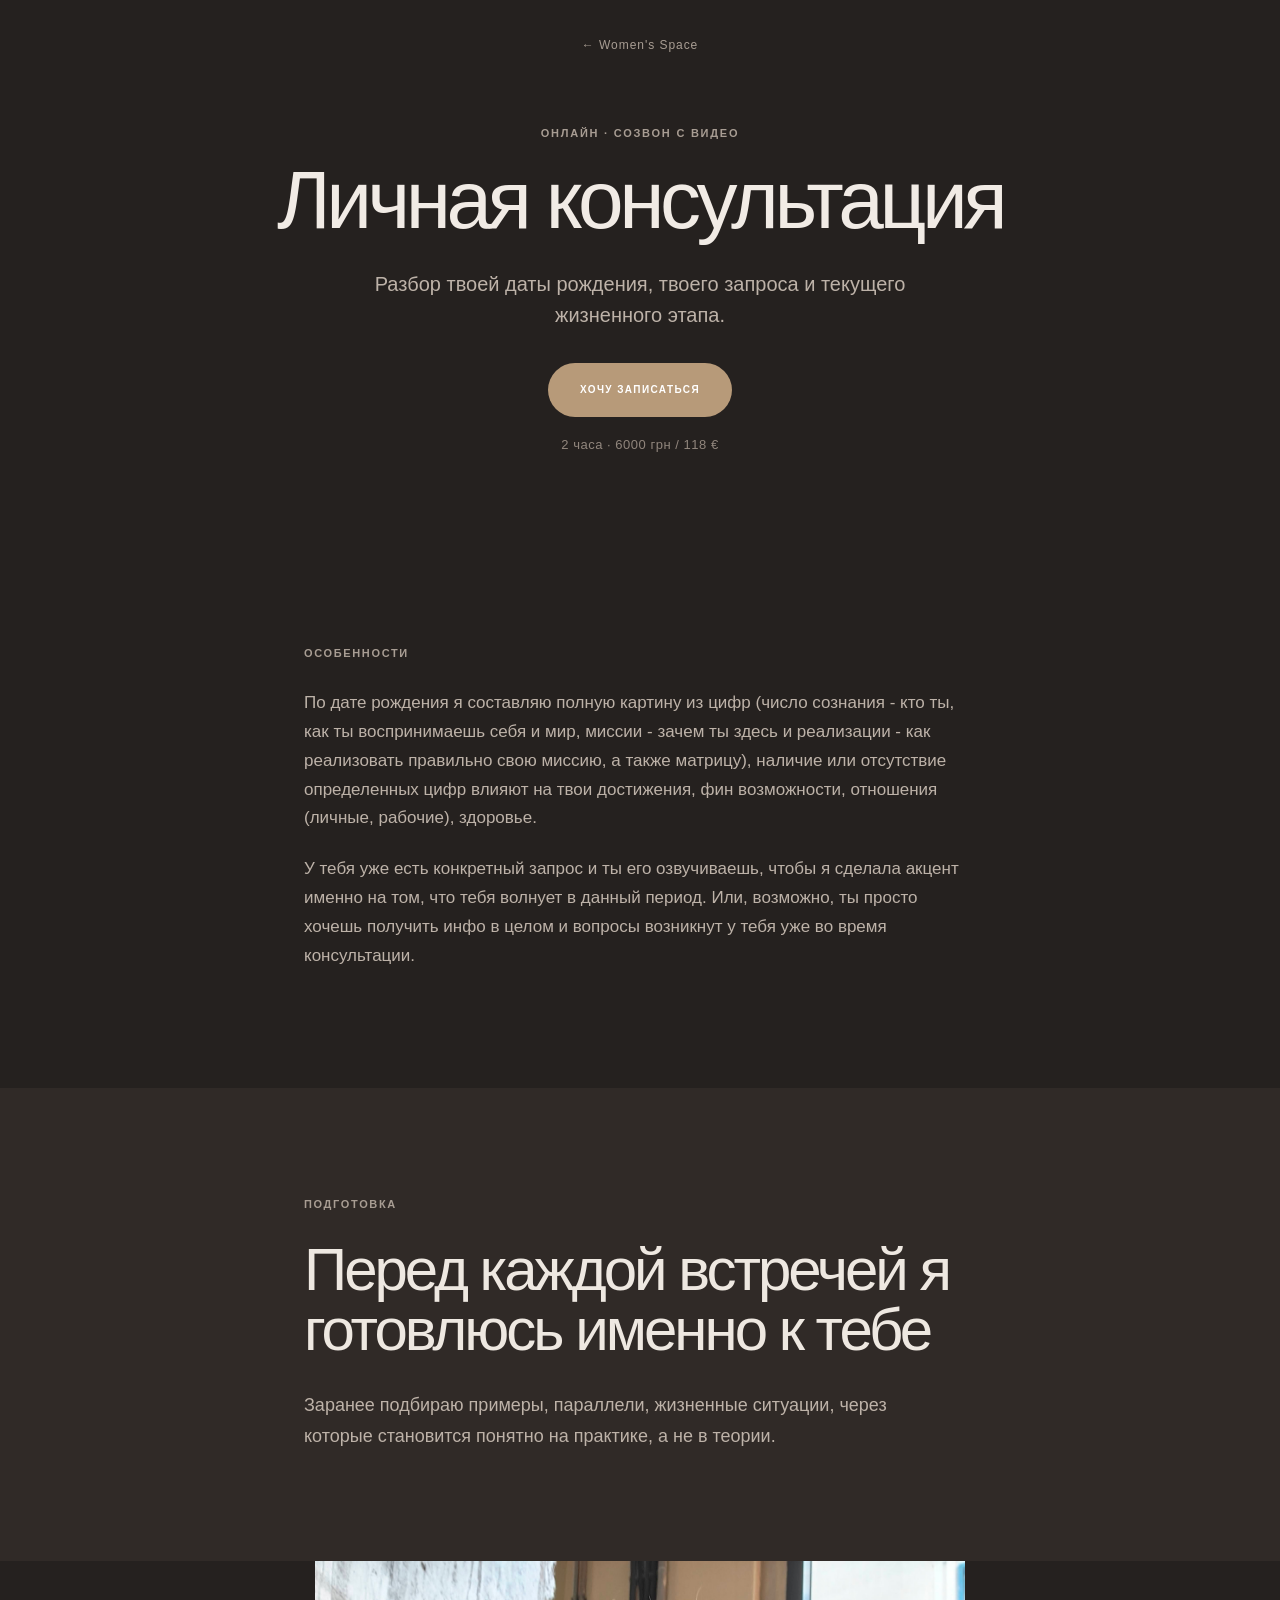
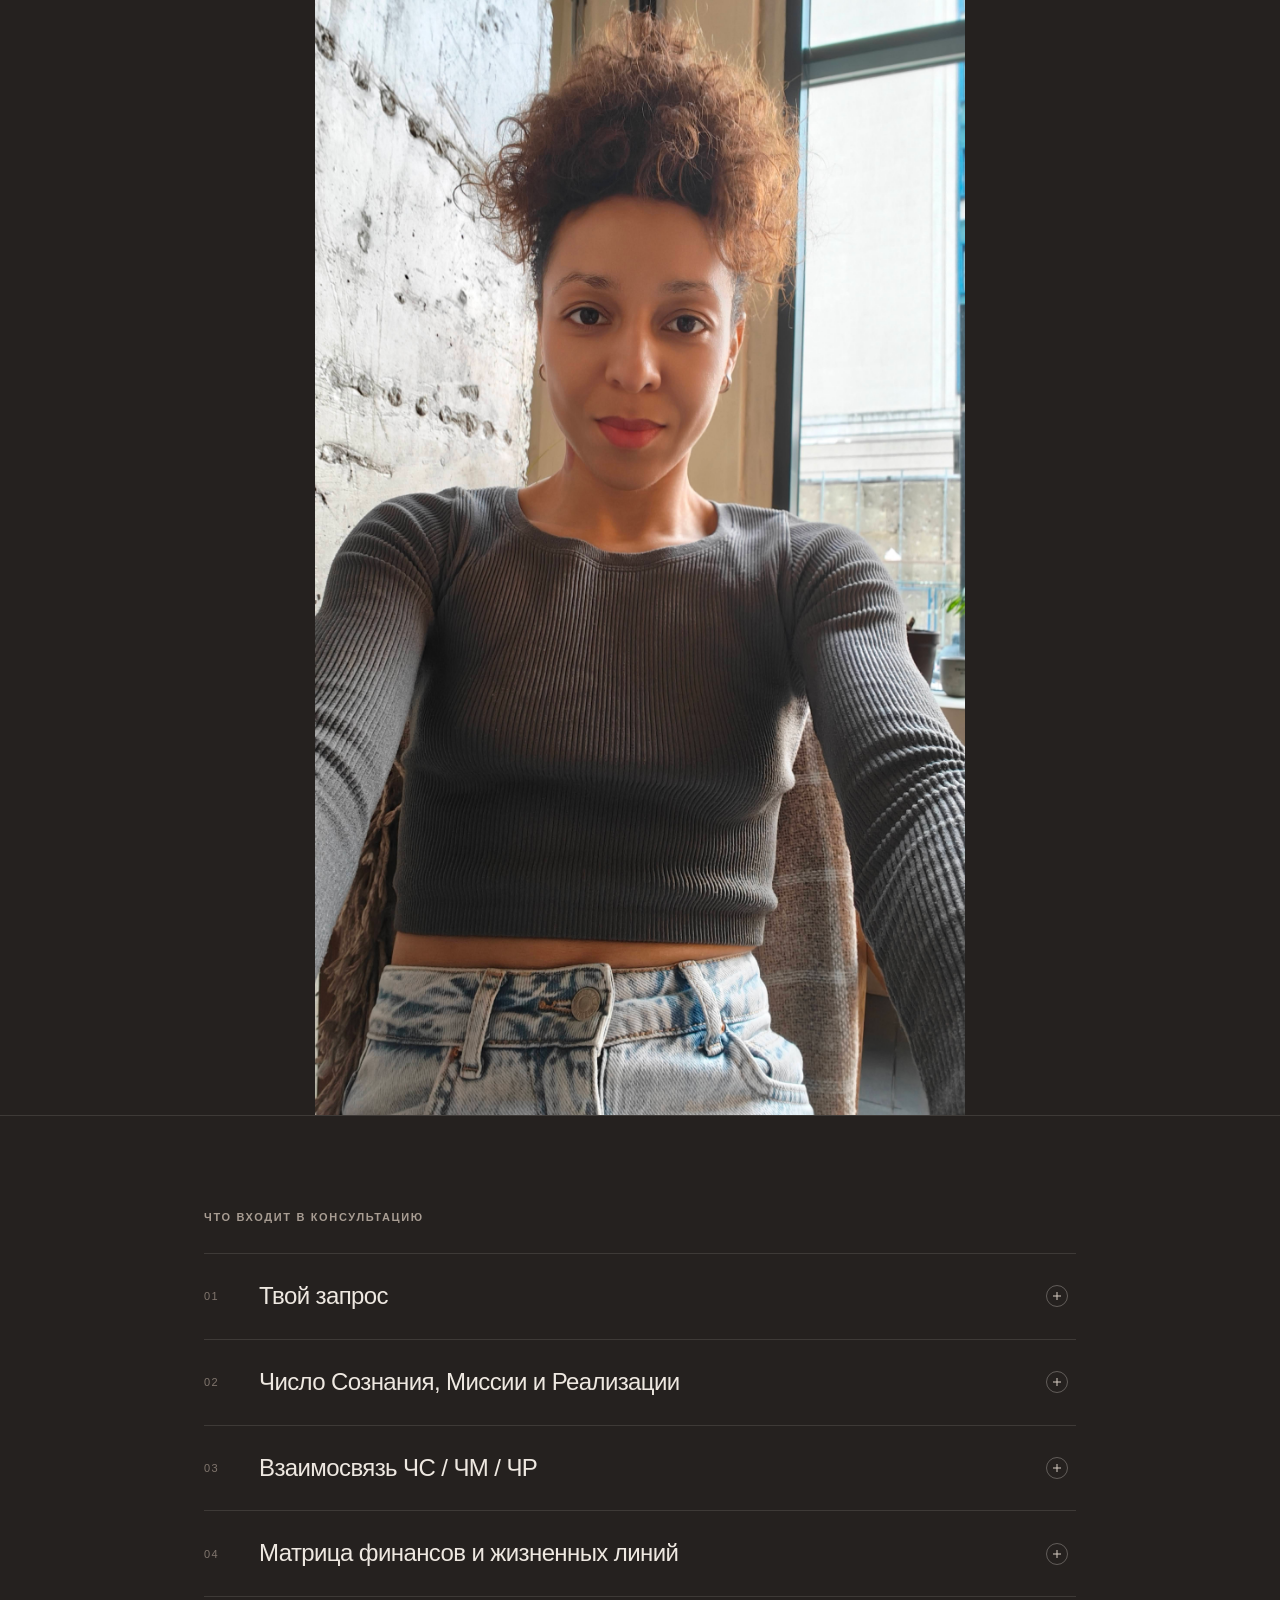
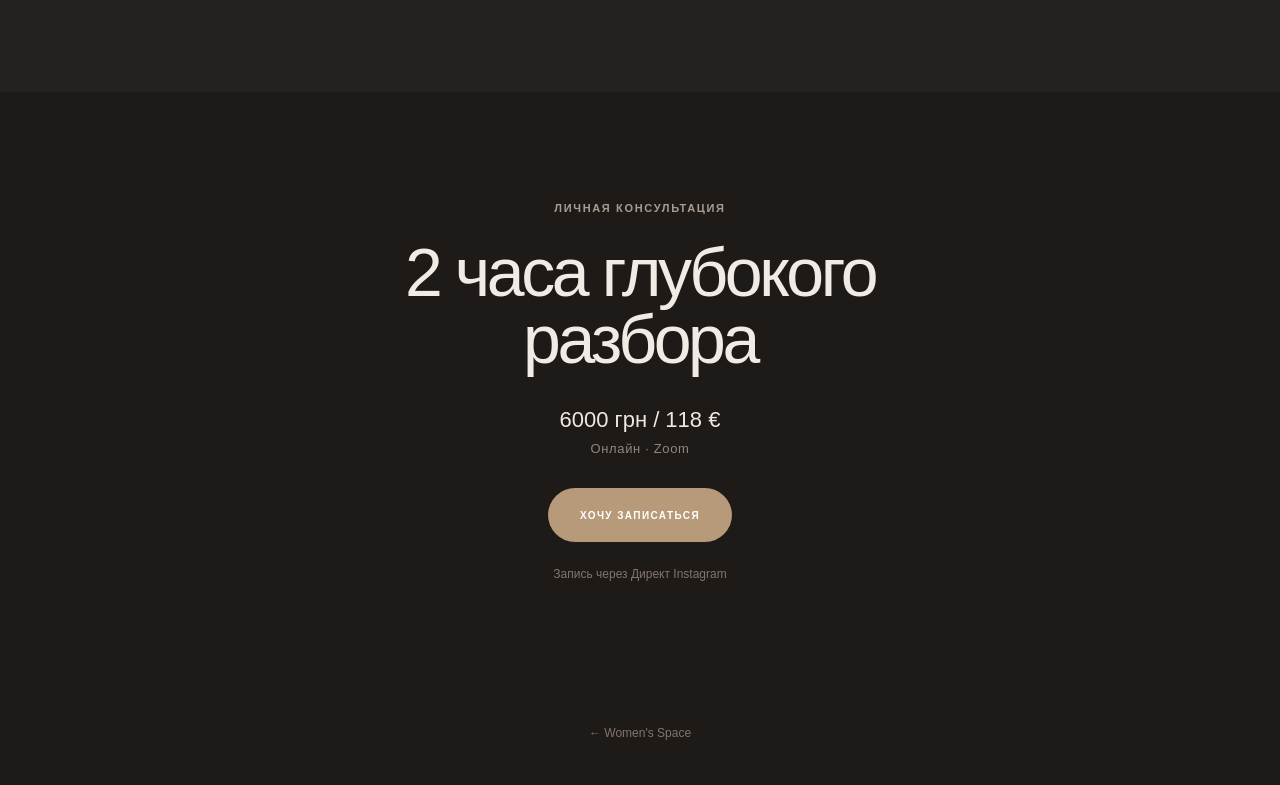
==== commit 5f9b03c4: "уменьш фото на стр консультации" ====
--- a/pages/consultation.html
+++ b/pages/consultation.html
@@ -63,7 +63,7 @@
 
 
 		<!-- =========================================
-		     YOUR REQUEST
+		     YOUR REQUEST TO
 		========================================== -->
 
 		<section class="consultation-section">
--- a/style-consultation.css
+++ b/style-consultation.css
@@ -772,6 +772,9 @@
   position: relative;
 
   width: 100%;
+  max-width: 650px;
+
+  margin: 0 auto;
 
   overflow: visible;
 
@@ -779,11 +782,11 @@
 }
 
 .product__image img {
+  display: block;
+
   width: 100%;
   height: auto;
 
-  display: block;
-
   object-fit: contain;
 
   transition: transform 0.7s cubic-bezier(0.2, 0.7, 0.2, 1);
@@ -792,3 +795,9 @@
 .product:hover .product__image img {
   transform: scale(1.015);
 }
+
+@media (max-width: 700px) {
+  .product__image {
+    max-width: 100%;
+  }
+}
